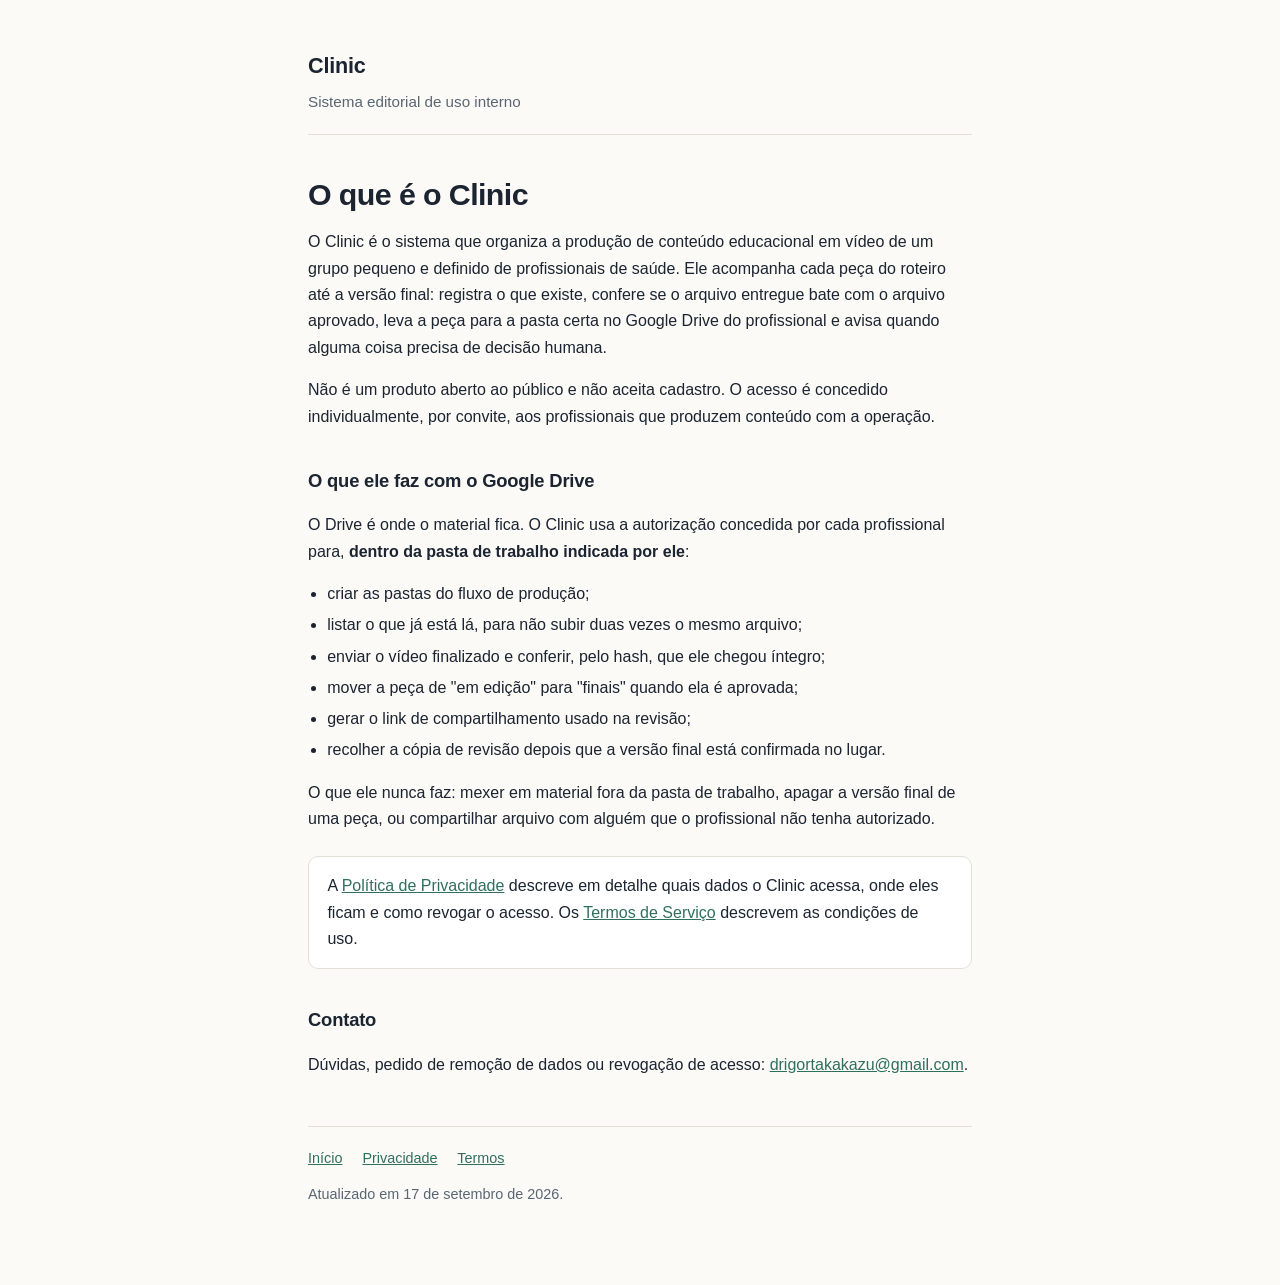
==== index.html @ 16dfbbc1 "O site publico que o OAuth do Clinic exige Pagina inicial, politica de privacidade e termos em clini" ====
<!doctype html>
<html lang="pt-BR">
<head>
<meta charset="utf-8">
<meta name="viewport" content="width=device-width, initial-scale=1">
<title>Clinic — sistema editorial</title>
<meta name="description" content="Clinic é o sistema interno de produção editorial que organiza, entrega e acompanha peças de vídeo dos profissionais que o utilizam.">
<link rel="stylesheet" href="/estilo.css">
<link rel="icon" href="data:image/svg+xml,<svg xmlns='http://www.w3.org/2000/svg' viewBox='0 0 16 16'><text y='13' font-size='13'>🩺</text></svg>">
</head>
<body>
<div class="folha">

<header class="topo">
  <p class="marca"><a href="/">Clinic</a></p>
  <p class="sub">Sistema editorial de uso interno</p>
</header>

<h1>O que é o Clinic</h1>

<p>O Clinic é o sistema que organiza a produção de conteúdo educacional em vídeo de um
grupo pequeno e definido de profissionais de saúde. Ele acompanha cada peça do roteiro
até a versão final: registra o que existe, confere se o arquivo entregue bate com o
arquivo aprovado, leva a peça para a pasta certa no Google Drive do profissional e avisa
quando alguma coisa precisa de decisão humana.</p>

<p>Não é um produto aberto ao público e não aceita cadastro. O acesso é concedido
individualmente, por convite, aos profissionais que produzem conteúdo com a operação.</p>

<h2>O que ele faz com o Google Drive</h2>

<p>O Drive é onde o material fica. O Clinic usa a autorização concedida por cada
profissional para, <strong>dentro da pasta de trabalho indicada por ele</strong>:</p>

<ul>
  <li>criar as pastas do fluxo de produção;</li>
  <li>listar o que já está lá, para não subir duas vezes o mesmo arquivo;</li>
  <li>enviar o vídeo finalizado e conferir, pelo hash, que ele chegou íntegro;</li>
  <li>mover a peça de "em edição" para "finais" quando ela é aprovada;</li>
  <li>gerar o link de compartilhamento usado na revisão;</li>
  <li>recolher a cópia de revisão depois que a versão final está confirmada no lugar.</li>
</ul>

<p>O que ele nunca faz: mexer em material fora da pasta de trabalho, apagar a versão final
de uma peça, ou compartilhar arquivo com alguém que o profissional não tenha autorizado.</p>

<div class="caixa">
  <p style="margin:0">A <a href="/privacidade.html">Política de Privacidade</a> descreve em
  detalhe quais dados o Clinic acessa, onde eles ficam e como revogar o acesso. Os
  <a href="/termos.html">Termos de Serviço</a> descrevem as condições de uso.</p>
</div>

<h2>Contato</h2>
<p>Dúvidas, pedido de remoção de dados ou revogação de acesso:
<a href="mailto:drigortakakazu@gmail.com">drigortakakazu@gmail.com</a>.</p>

<footer>
  <a href="/">Início</a>
  <a href="/privacidade.html">Privacidade</a>
  <a href="/termos.html">Termos</a>
  <p class="nota" style="margin-top:.75rem">Atualizado em 17 de setembro de 2026.</p>
</footer>

</div>
</body>
</html>
---- estilo.css ----
:root{
  --tinta:#1b2430; --tinta-fraca:#5a6672; --papel:#fbfaf7; --linha:#e3e0d8;
  --destaque:#2f6f5e;
}
*{box-sizing:border-box}
html{-webkit-text-size-adjust:100%}
body{
  margin:0; background:var(--papel); color:var(--tinta);
  font:16px/1.65 -apple-system,BlinkMacSystemFont,"Segoe UI",Roboto,Helvetica,Arial,sans-serif;
}
.folha{max-width:44rem; margin:0 auto; padding:3rem 1.25rem 4rem}
header.topo{border-bottom:1px solid var(--linha); margin-bottom:2.5rem; padding-bottom:1.25rem}
.marca{font-size:1.35rem; font-weight:600; letter-spacing:-.01em; margin:0}
.marca a{color:inherit; text-decoration:none}
.sub{color:var(--tinta-fraca); margin:.35rem 0 0; font-size:.95rem}
h1{font-size:1.9rem; line-height:1.25; letter-spacing:-.02em; margin:0 0 1rem}
h2{font-size:1.15rem; margin:2.25rem 0 .6rem; letter-spacing:-.01em}
h3{font-size:1rem; margin:1.5rem 0 .4rem}
p,li{color:var(--tinta)}
ul{padding-left:1.2rem}
li{margin:.3rem 0}
a{color:var(--destaque)}
.nota{color:var(--tinta-fraca); font-size:.9rem}
.caixa{border:1px solid var(--linha); border-radius:10px; padding:1rem 1.15rem; background:#fff; margin:1.5rem 0}
footer{border-top:1px solid var(--linha); margin-top:3rem; padding-top:1.25rem; font-size:.9rem; color:var(--tinta-fraca)}
footer a{margin-right:1rem}
@media (prefers-color-scheme:dark){
  :root{--tinta:#e8e6e1; --tinta-fraca:#9aa3ac; --papel:#14181d; --linha:#2b3239; --destaque:#6fc2ab}
  .caixa{background:#1a1f25}
}
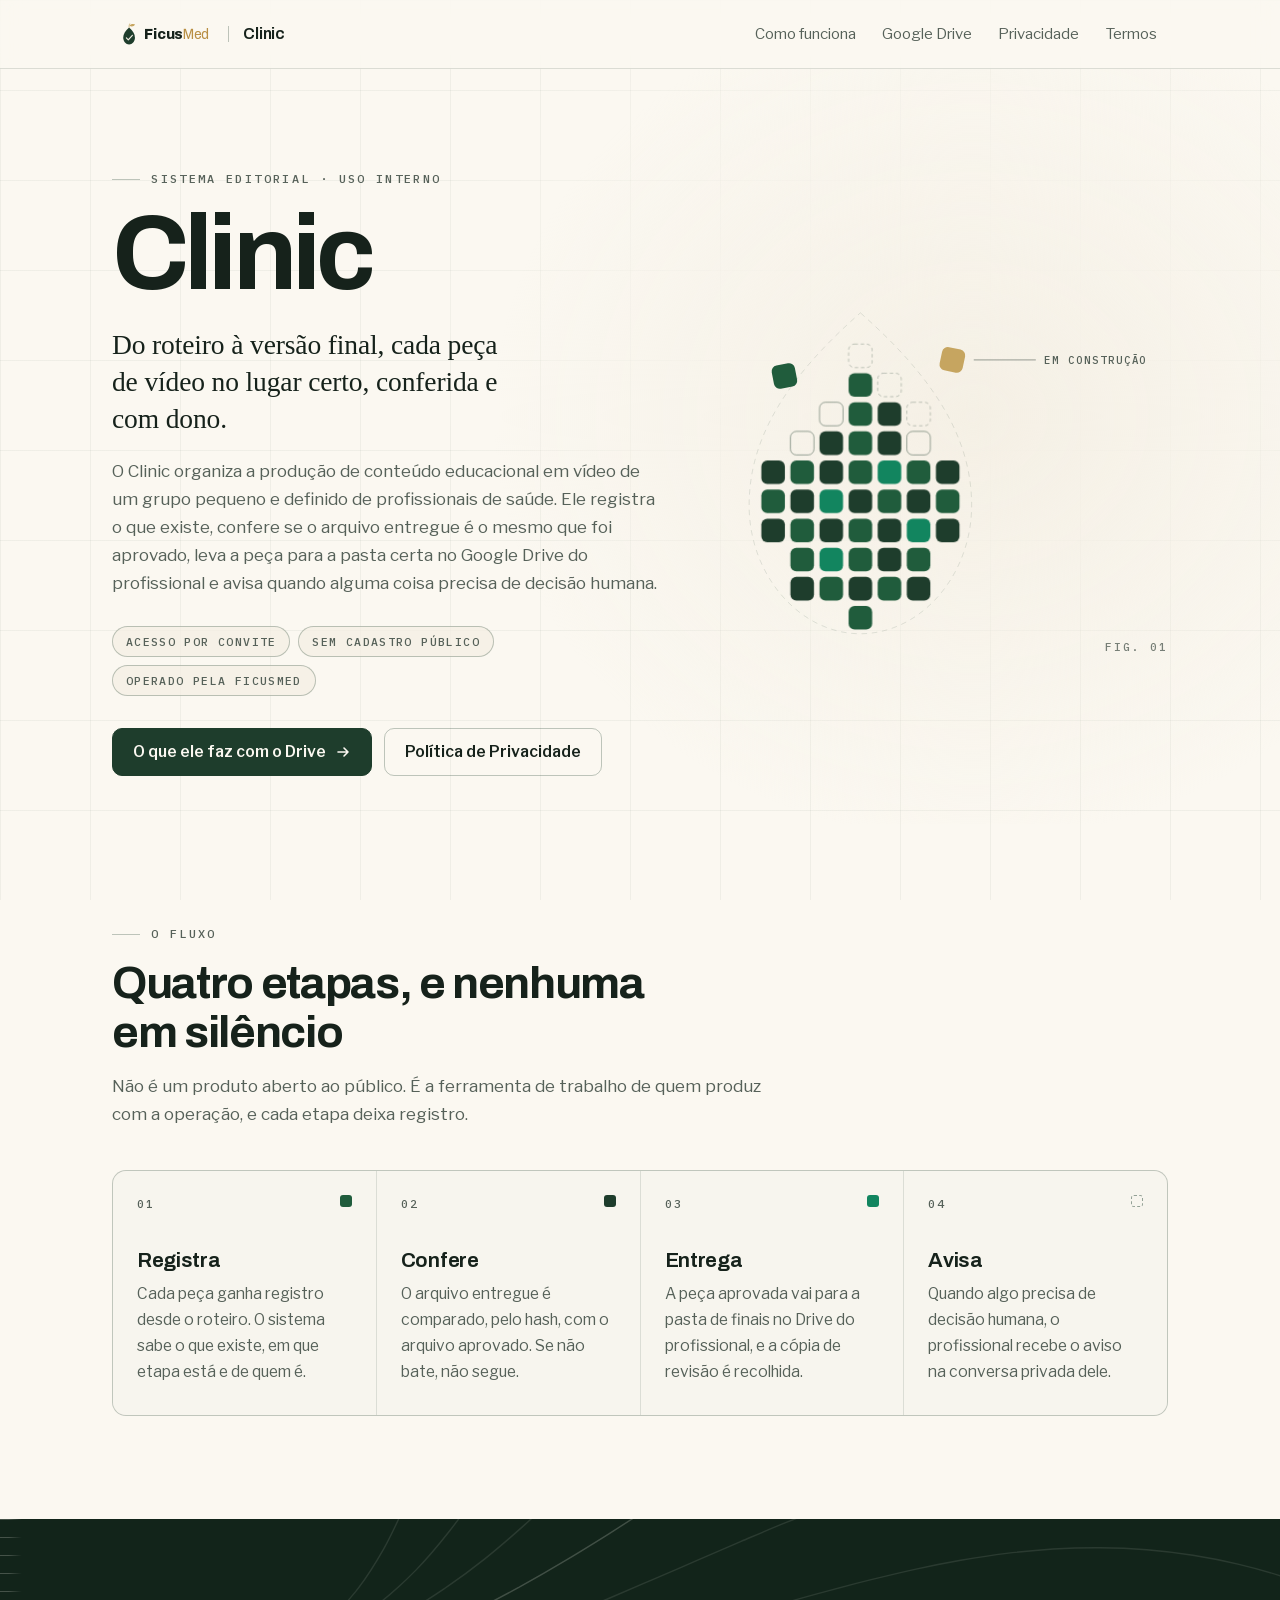
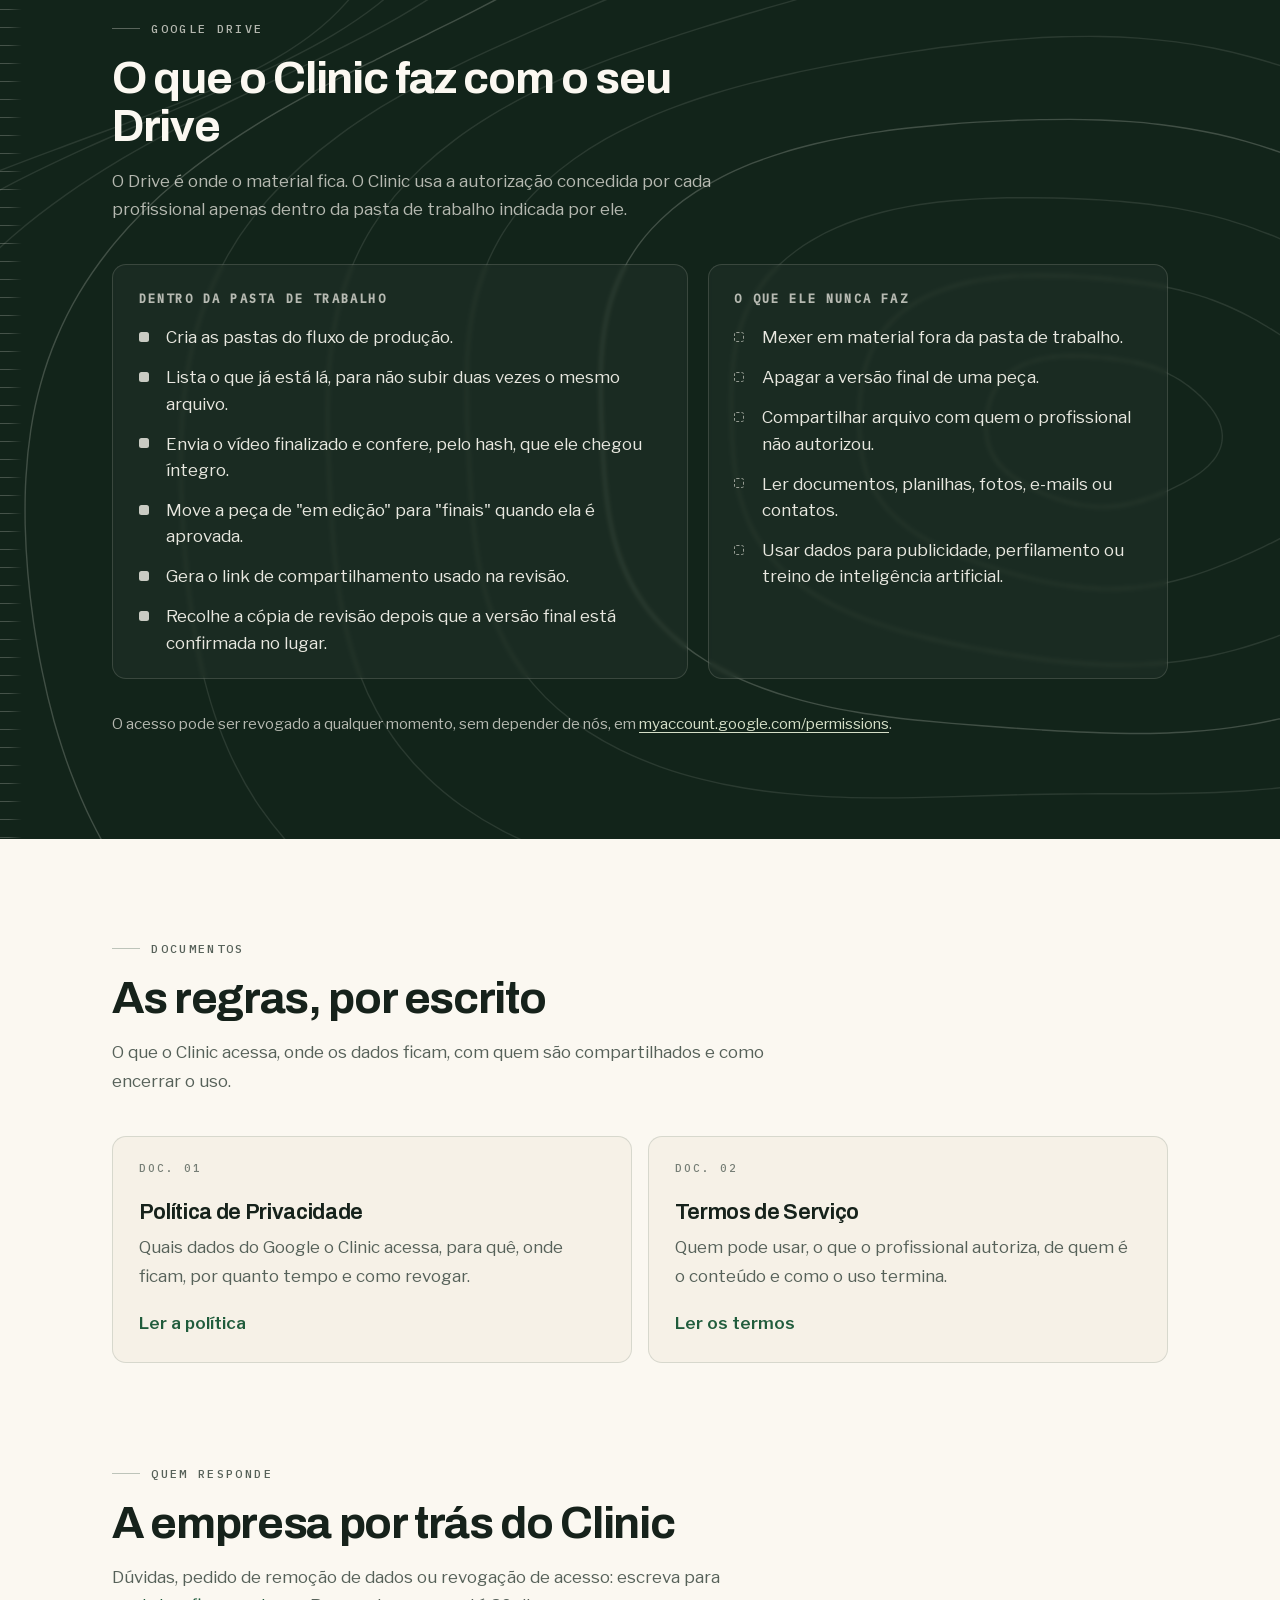
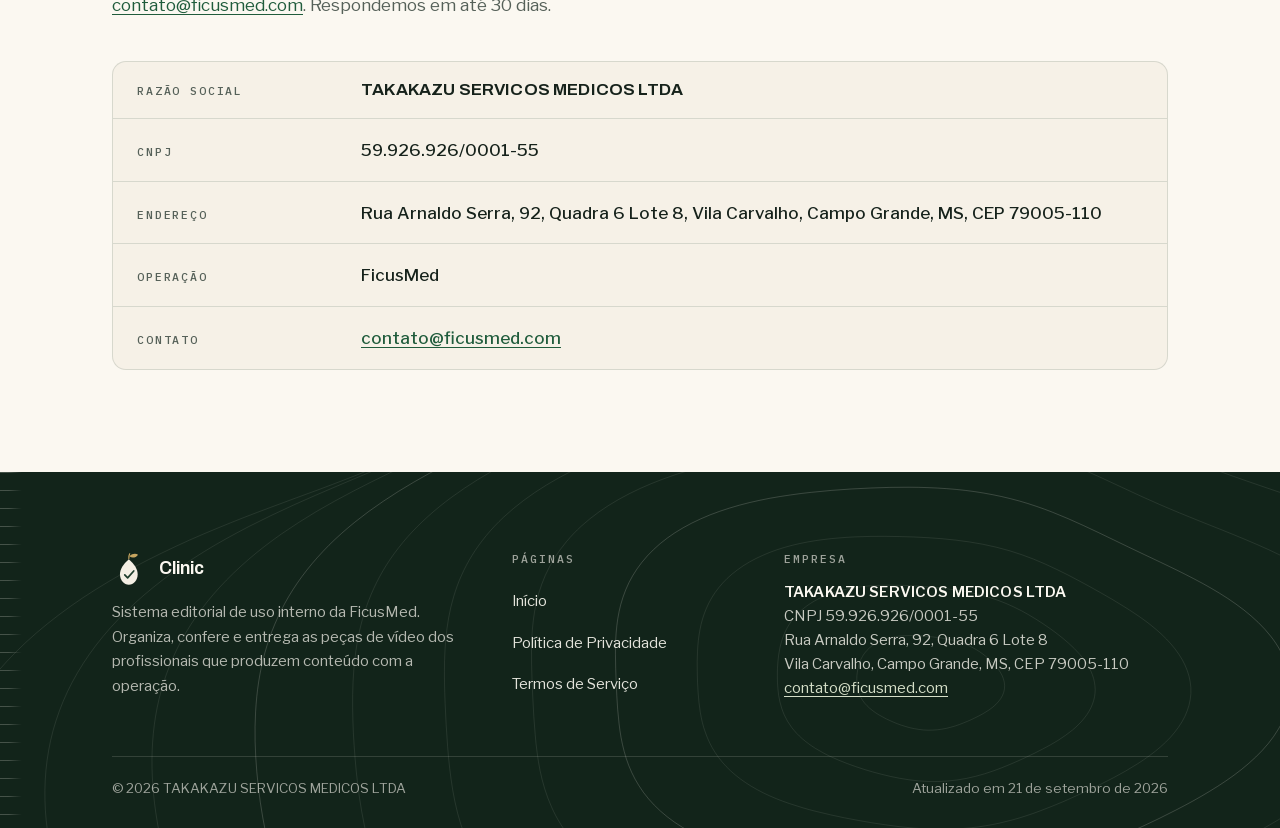
==== commit f00964f2: "O site do Clinic ganha o padrão FicusMed, e o contato passa a ser institucional contato@ficusmed.com" ====
--- a/index.html
+++ b/index.html
@@ -3,64 +3,203 @@
 <head>
 <meta charset="utf-8">
 <meta name="viewport" content="width=device-width, initial-scale=1">
-<title>Clinic — sistema editorial</title>
-<meta name="description" content="Clinic é o sistema interno de produção editorial que organiza, entrega e acompanha peças de vídeo dos profissionais que o utilizam.">
+<title>Clinic · sistema editorial da FicusMed</title>
+<meta name="description" content="Clinic é o sistema interno da FicusMed que organiza, confere e entrega as peças de vídeo educacional dos profissionais de saúde que produzem conteúdo com a operação.">
+<meta name="theme-color" content="#FBF8F1" media="(prefers-color-scheme: light)">
+<meta name="theme-color" content="#12241A" media="(prefers-color-scheme: dark)">
+<link rel="icon" href="/img/figo.svg" type="image/svg+xml">
+<link rel="preload" href="/fontes/archivo-var.woff2" as="font" type="font/woff2" crossorigin>
+<link rel="preload" href="/fontes/libre-franklin-var.woff2" as="font" type="font/woff2" crossorigin>
 <link rel="stylesheet" href="/estilo.css">
-<link rel="icon" href="data:image/svg+xml,<svg xmlns='http://www.w3.org/2000/svg' viewBox='0 0 16 16'><text y='13' font-size='13'>🩺</text></svg>">
 </head>
 <body>
-<div class="folha">
-
+<a class="pula" href="#conteudo">Ir para o conteúdo</a>
 <header class="topo">
-  <p class="marca"><a href="/">Clinic</a></p>
-  <p class="sub">Sistema editorial de uso interno</p>
+  <div class="dentro">
+    <a class="lockup" href="/" aria-label="Clinic, sistema editorial da FicusMed. Página inicial">
+      <picture>
+        <source srcset="/img/ficusmed-horizontal-dark.svg" media="(prefers-color-scheme: dark)">
+        <img src="/img/ficusmed-horizontal-light.svg" alt="FicusMed" width="103" height="30">
+      </picture>
+      <span class="produto">Clinic</span>
+    </a>
+    <nav class="menu" aria-label="Principal">
+      <a class="ancora" href="/#como-funciona">Como funciona</a>
+      <a class="ancora" href="/#google-drive">Google Drive</a>
+      <a href="/privacidade.html">Privacidade</a>
+      <a href="/termos.html">Termos</a>
+    </nav>
+  </div>
 </header>
 
-<h1>O que é o Clinic</h1>
-
-<p>O Clinic é o sistema que organiza a produção de conteúdo educacional em vídeo de um
-grupo pequeno e definido de profissionais de saúde. Ele acompanha cada peça do roteiro
-até a versão final: registra o que existe, confere se o arquivo entregue bate com o
-arquivo aprovado, leva a peça para a pasta certa no Google Drive do profissional e avisa
-quando alguma coisa precisa de decisão humana.</p>
-
-<p>Não é um produto aberto ao público e não aceita cadastro. O acesso é concedido
-individualmente, por convite, aos profissionais que produzem conteúdo com a operação.</p>
-
-<h2>O que ele faz com o Google Drive</h2>
-
-<p>O Drive é onde o material fica. O Clinic usa a autorização concedida por cada
-profissional para, <strong>dentro da pasta de trabalho indicada por ele</strong>:</p>
-
-<ul>
-  <li>criar as pastas do fluxo de produção;</li>
-  <li>listar o que já está lá, para não subir duas vezes o mesmo arquivo;</li>
-  <li>enviar o vídeo finalizado e conferir, pelo hash, que ele chegou íntegro;</li>
-  <li>mover a peça de "em edição" para "finais" quando ela é aprovada;</li>
-  <li>gerar o link de compartilhamento usado na revisão;</li>
-  <li>recolher a cópia de revisão depois que a versão final está confirmada no lugar.</li>
-</ul>
-
-<p>O que ele nunca faz: mexer em material fora da pasta de trabalho, apagar a versão final
-de uma peça, ou compartilhar arquivo com alguém que o profissional não tenha autorizado.</p>
-
-<div class="caixa">
-  <p style="margin:0">A <a href="/privacidade.html">Política de Privacidade</a> descreve em
-  detalhe quais dados o Clinic acessa, onde eles ficam e como revogar o acesso. Os
-  <a href="/termos.html">Termos de Serviço</a> descrevem as condições de uso.</p>
-</div>
-
-<h2>Contato</h2>
-<p>Dúvidas, pedido de remoção de dados ou revogação de acesso:
-<a href="mailto:drigortakakazu@gmail.com">drigortakakazu@gmail.com</a>.</p>
-
-<footer>
-  <a href="/">Início</a>
-  <a href="/privacidade.html">Privacidade</a>
-  <a href="/termos.html">Termos</a>
-  <p class="nota" style="margin-top:.75rem">Atualizado em 17 de setembro de 2026.</p>
+<main id="conteudo">
+
+<section class="abertura">
+  <div class="dentro">
+    <div>
+      <p class="kicker reveal">Sistema editorial · uso interno</p>
+      <h1 class="reveal r2">Clinic</h1>
+      <p class="lede reveal r3">Do roteiro à versão final, cada peça de vídeo no lugar certo,
+      conferida e com dono.</p>
+      <p class="texto reveal r4">O Clinic organiza a produção de conteúdo educacional em vídeo
+      de um grupo pequeno e definido de profissionais de saúde. Ele registra o que existe,
+      confere se o arquivo entregue é o mesmo que foi aprovado, leva a peça para a pasta
+      certa no Google Drive do profissional e avisa quando alguma coisa precisa de decisão
+      humana.</p>
+      <ul class="selos reveal r4" aria-label="Como é o acesso">
+        <li>Acesso por convite</li>
+        <li>Sem cadastro público</li>
+        <li>Operado pela FicusMed</li>
+      </ul>
+      <div class="acoes reveal r5">
+        <a class="botao" href="#google-drive">O que ele faz com o Drive <svg viewBox="0 0 16 16" aria-hidden="true" focusable="false" fill="none" stroke="currentColor" stroke-width="1.6" stroke-linecap="round" stroke-linejoin="round"><path d="M3 8h10M9 4l4 4-4 4"/></svg></a>
+        <a class="botao contorno" href="/privacidade.html">Política de Privacidade</a>
+      </div>
+    </div>
+    <div class="palco" aria-hidden="false">
+      <svg class="figo-construcao" viewBox="40 30 204 162" role="img" aria-label="O figo da FicusMed em construção, bloco a bloco"><path class="guia" d="M100,36 C134,66 152,94 152,126 C152,159 128,186 100,186 C72,186 48,159 48,126 C48,94 66,66 100,36 Z"/><rect class="cel c2" x="94.5" y="173" width="11" height="11" rx="2.75" style="--d:0.120s"/><rect class="cel c1" x="67.3" y="159.4" width="11" height="11" rx="2.75" style="--d:0.195s"/><rect class="cel c2" x="80.9" y="159.4" width="11" height="11" rx="2.75" style="--d:0.213s"/><rect class="cel c1" x="94.5" y="159.4" width="11" height="11" rx="2.75" style="--d:0.231s"/><rect class="cel c2" x="108.1" y="159.4" width="11" height="11" rx="2.75" style="--d:0.249s"/><rect class="cel c1" x="121.7" y="159.4" width="11" height="11" rx="2.75" style="--d:0.267s"/><rect class="cel c2" x="67.3" y="145.8" width="11" height="11" rx="2.75" style="--d:0.270s"/><rect class="cel c3" x="80.9" y="145.8" width="11" height="11" rx="2.75" style="--d:0.288s"/><rect class="cel c2" x="94.5" y="145.8" width="11" height="11" rx="2.75" style="--d:0.306s"/><rect class="cel c1" x="108.1" y="145.8" width="11" height="11" rx="2.75" style="--d:0.324s"/><rect class="cel c2" x="121.7" y="145.8" width="11" height="11" rx="2.75" style="--d:0.342s"/><rect class="cel c1" x="53.7" y="132.2" width="11" height="11" rx="2.75" style="--d:0.345s"/><rect class="cel c2" x="67.3" y="132.2" width="11" height="11" rx="2.75" style="--d:0.363s"/><rect class="cel c1" x="80.9" y="132.2" width="11" height="11" rx="2.75" style="--d:0.381s"/><rect class="cel c2" x="94.5" y="132.2" width="11" height="11" rx="2.75" style="--d:0.399s"/><rect class="cel c1" x="108.1" y="132.2" width="11" height="11" rx="2.75" style="--d:0.417s"/><rect class="cel c3" x="121.7" y="132.2" width="11" height="11" rx="2.75" style="--d:0.435s"/><rect class="cel c1" x="135.3" y="132.2" width="11" height="11" rx="2.75" style="--d:0.453s"/><rect class="cel c2" x="53.7" y="118.6" width="11" height="11" rx="2.75" style="--d:0.420s"/><rect class="cel c1" x="67.3" y="118.6" width="11" height="11" rx="2.75" style="--d:0.438s"/><rect class="cel c3" x="80.9" y="118.6" width="11" height="11" rx="2.75" style="--d:0.456s"/><rect class="cel c1" x="94.5" y="118.6" width="11" height="11" rx="2.75" style="--d:0.474s"/><rect class="cel c2" x="108.1" y="118.6" width="11" height="11" rx="2.75" style="--d:0.492s"/><rect class="cel c1" x="121.7" y="118.6" width="11" height="11" rx="2.75" style="--d:0.510s"/><rect class="cel c2" x="135.3" y="118.6" width="11" height="11" rx="2.75" style="--d:0.528s"/><rect class="cel c1" x="53.7" y="105" width="11" height="11" rx="2.75" style="--d:0.495s"/><rect class="cel c2" x="67.3" y="105" width="11" height="11" rx="2.75" style="--d:0.513s"/><rect class="cel c1" x="80.9" y="105" width="11" height="11" rx="2.75" style="--d:0.531s"/><rect class="cel c2" x="94.5" y="105" width="11" height="11" rx="2.75" style="--d:0.549s"/><rect class="cel c3" x="108.1" y="105" width="11" height="11" rx="2.75" style="--d:0.567s"/><rect class="cel c2" x="121.7" y="105" width="11" height="11" rx="2.75" style="--d:0.585s"/><rect class="cel c1" x="135.3" y="105" width="11" height="11" rx="2.75" style="--d:0.603s"/><rect class="vaga" x="67.3" y="91.4" width="11" height="11" rx="2.75" style="--d:0.570s"/><rect class="cel c1" x="80.9" y="91.4" width="11" height="11" rx="2.75" style="--d:0.588s"/><rect class="cel c2" x="94.5" y="91.4" width="11" height="11" rx="2.75" style="--d:0.606s"/><rect class="cel c1" x="108.1" y="91.4" width="11" height="11" rx="2.75" style="--d:0.624s"/><rect class="vaga" x="121.7" y="91.4" width="11" height="11" rx="2.75" style="--d:0.642s"/><rect class="vaga" x="80.9" y="77.8" width="11" height="11" rx="2.75" style="--d:0.645s"/><rect class="cel c2" x="94.5" y="77.8" width="11" height="11" rx="2.75" style="--d:0.663s"/><rect class="cel c1" x="108.1" y="77.8" width="11" height="11" rx="2.75" style="--d:0.681s"/><rect class="vaga futura" x="121.7" y="77.8" width="11" height="11" rx="2.75" style="--d:0.699s"/><rect class="cel c2" x="94.5" y="64.2" width="11" height="11" rx="2.75" style="--d:0.720s"/><rect class="vaga futura" x="108.1" y="64.2" width="11" height="11" rx="2.75" style="--d:0.738s"/><rect class="vaga futura" x="94.5" y="50.6" width="11" height="11" rx="2.75" style="--d:0.795s"/><rect class="solto verde" x="59" y="60" width="11" height="11" rx="2.75"/><rect class="solto ouro" x="137.5" y="52.5" width="11" height="11" rx="2.75"/><path class="lider" d="M153 58 H182"/><text class="anotacao" x="186" y="59.8">EM CONSTRUÇÃO</text></svg>
+      <span class="fig" aria-hidden="true">FIG. 01</span>
+    </div>
+  </div>
+</section>
+
+<section class="secao" id="como-funciona" aria-labelledby="t-como">
+  <div class="dentro">
+    <p class="kicker">O fluxo</p>
+    <h2 id="t-como">Quatro etapas, e nenhuma em silêncio</h2>
+    <p class="intro">Não é um produto aberto ao público. É a ferramenta de trabalho de quem
+    produz com a operação, e cada etapa deixa registro.</p>
+    <ol class="etapas">
+      <li><span class="modulo" aria-hidden="true"></span><span class="num">01</span>
+        <h3>Registra</h3>
+        <p>Cada peça ganha registro desde o roteiro. O sistema sabe o que existe, em que etapa
+        está e de quem é.</p></li>
+      <li><span class="modulo" aria-hidden="true"></span><span class="num">02</span>
+        <h3>Confere</h3>
+        <p>O arquivo entregue é comparado, pelo hash, com o arquivo aprovado. Se não bate,
+        não segue.</p></li>
+      <li><span class="modulo" aria-hidden="true"></span><span class="num">03</span>
+        <h3>Entrega</h3>
+        <p>A peça aprovada vai para a pasta de finais no Drive do profissional, e a cópia de
+        revisão é recolhida.</p></li>
+      <li><span class="modulo" aria-hidden="true"></span><span class="num">04</span>
+        <h3>Avisa</h3>
+        <p>Quando algo precisa de decisão humana, o profissional recebe o aviso na conversa
+        privada dele.</p></li>
+    </ol>
+  </div>
+</section>
+
+<section class="secao faixa" id="google-drive" aria-labelledby="t-drive">
+  <div class="dentro">
+    <p class="kicker">Google Drive</p>
+    <h2 id="t-drive">O que o Clinic faz com o seu Drive</h2>
+    <p class="intro">O Drive é onde o material fica. O Clinic usa a autorização concedida por
+    cada profissional apenas dentro da pasta de trabalho indicada por ele.</p>
+    <div class="colunas">
+      <div class="cartao-escuro">
+        <h3>Dentro da pasta de trabalho</h3>
+        <ul class="lista">
+          <li>Cria as pastas do fluxo de produção.</li>
+          <li>Lista o que já está lá, para não subir duas vezes o mesmo arquivo.</li>
+          <li>Envia o vídeo finalizado e confere, pelo hash, que ele chegou íntegro.</li>
+          <li>Move a peça de "em edição" para "finais" quando ela é aprovada.</li>
+          <li>Gera o link de compartilhamento usado na revisão.</li>
+          <li>Recolhe a cópia de revisão depois que a versão final está confirmada no lugar.</li>
+        </ul>
+      </div>
+      <div class="cartao-escuro">
+        <h3>O que ele nunca faz</h3>
+        <ul class="lista nao">
+          <li>Mexer em material fora da pasta de trabalho.</li>
+          <li>Apagar a versão final de uma peça.</li>
+          <li>Compartilhar arquivo com quem o profissional não autorizou.</li>
+          <li>Ler documentos, planilhas, fotos, e-mails ou contatos.</li>
+          <li>Usar dados para publicidade, perfilamento ou treino de inteligência artificial.</li>
+        </ul>
+      </div>
+    </div>
+    <p class="nota">O acesso pode ser revogado a qualquer momento, sem depender de nós, em
+    <a href="https://myaccount.google.com/permissions">myaccount.google.com/permissions</a>.</p>
+  </div>
+</section>
+
+<section class="secao" id="documentos" aria-labelledby="t-docs">
+  <div class="dentro">
+    <p class="kicker">Documentos</p>
+    <h2 id="t-docs">As regras, por escrito</h2>
+    <p class="intro">O que o Clinic acessa, onde os dados ficam, com quem são compartilhados e
+    como encerrar o uso.</p>
+    <div class="docs">
+      <a class="doc" href="/privacidade.html">
+        <span class="fig">DOC. 01</span>
+        <h3>Política de Privacidade</h3>
+        <p>Quais dados do Google o Clinic acessa, para quê, onde ficam, por quanto tempo e
+        como revogar.</p>
+        <span class="ir">Ler a política</span>
+      </a>
+      <a class="doc" href="/termos.html">
+        <span class="fig">DOC. 02</span>
+        <h3>Termos de Serviço</h3>
+        <p>Quem pode usar, o que o profissional autoriza, de quem é o conteúdo e como o uso
+        termina.</p>
+        <span class="ir">Ler os termos</span>
+      </a>
+    </div>
+  </div>
+</section>
+
+<section class="secao" id="contato" aria-labelledby="t-contato">
+  <div class="dentro">
+    <p class="kicker">Quem responde</p>
+    <h2 id="t-contato">A empresa por trás do Clinic</h2>
+    <p class="intro">Dúvidas, pedido de remoção de dados ou revogação de acesso: escreva para
+    <a href="mailto:contato@ficusmed.com">contato@ficusmed.com</a>. Respondemos em até 30 dias.</p>
+    <div class="empresa">
+      <dl>
+        <div class="linha"><dt>Razão social</dt><dd class="razao">TAKAKAZU SERVICOS MEDICOS LTDA</dd></div>
+        <div class="linha"><dt>CNPJ</dt><dd>59.926.926/0001-55</dd></div>
+        <div class="linha"><dt>Endereço</dt><dd>Rua Arnaldo Serra, 92, Quadra 6 Lote 8, Vila Carvalho, Campo Grande, MS, CEP 79005-110</dd></div>
+        <div class="linha"><dt>Operação</dt><dd>FicusMed</dd></div>
+        <div class="linha"><dt>Contato</dt><dd><a href="mailto:contato@ficusmed.com">contato@ficusmed.com</a></dd></div>
+      </dl>
+    </div>
+  </div>
+</section>
+
+</main>
+<footer class="rodape faixa">
+  <div class="dentro">
+    <div class="grade">
+      <div>
+        <div class="marca-rodape"><img src="/img/figo-escuro.svg" alt="" width="34" height="34"><span>Clinic</span></div>
+        <p>Sistema editorial de uso interno da FicusMed. Organiza, confere e entrega as peças
+        de vídeo dos profissionais que produzem conteúdo com a operação.</p>
+      </div>
+      <nav aria-labelledby="rodape-paginas">
+        <h2 id="rodape-paginas">Páginas</h2>
+        <ul>
+          <li><a href="/">Início</a></li>
+          <li><a href="/privacidade.html">Política de Privacidade</a></li>
+          <li><a href="/termos.html">Termos de Serviço</a></li>
+        </ul>
+      </nav>
+      <div>
+        <h2>Empresa</h2>
+        <address>
+          <strong>TAKAKAZU SERVICOS MEDICOS LTDA</strong>
+          CNPJ 59.926.926/0001-55<br>
+          Rua Arnaldo Serra, 92, Quadra 6 Lote 8<br>
+          Vila Carvalho, Campo Grande, MS, CEP 79005-110<br>
+          <a href="mailto:contato@ficusmed.com">contato@ficusmed.com</a>
+        </address>
+      </div>
+    </div>
+    <div class="base">
+      <span>© 2026 TAKAKAZU SERVICOS MEDICOS LTDA</span>
+      <span>Atualizado em 21 de setembro de 2026</span>
+    </div>
+  </div>
 </footer>
-
-</div>
 </body>
 </html>
--- a/estilo.css
+++ b/estilo.css
@@ -1,30 +1,298 @@
+/* clinic.ficusmed.com
+   A régua é o guia de design da FicusMed (marca/design-guide.md): paleta oficial,
+   Archivo nos títulos, Libre Franklin no corpo, Newsreader na abertura, IBM Plex Mono
+   nas microetiquetas. O ouro entra num ponto só: o módulo que chega no figo. */
+
+@font-face{font-family:"Archivo";src:url(/fontes/archivo-var.woff2) format("woff2");
+  font-weight:100 900;font-display:swap}
+@font-face{font-family:"Libre Franklin";src:url(/fontes/libre-franklin-var.woff2) format("woff2");
+  font-weight:100 900;font-display:swap}
+@font-face{font-family:"Newsreader";src:url(/fontes/newsreader-var.woff2) format("woff2");
+  font-weight:200 800;font-display:swap}
+@font-face{font-family:"IBM Plex Mono";src:url(/fontes/ibm-plex-mono-500.woff2) format("woff2");
+  font-weight:500;font-display:swap}
+
 :root{
-  --tinta:#1b2430; --tinta-fraca:#5a6672; --papel:#fbfaf7; --linha:#e3e0d8;
-  --destaque:#2f6f5e;
-}
-*{box-sizing:border-box}
-html{-webkit-text-size-adjust:100%}
+  /* paleta oficial */
+  --marfim-claro:#FBF8F1; --marfim:#F4EFE4; --salvia:#D5DFC8;
+  --figueira:#12241A; --esmeralda-profundo:#0D4A36; --verde-profundo:#1E3D2C;
+  --verde-folha:#205C3C; --esmeralda:#12855F; --ouro:#C6A560; --grafite:#16221B;
+
+  /* papéis */
+  --bg:var(--marfim-claro);
+  --ink:var(--grafite);
+  --soft:#566159;                         /* 6,09:1 sobre marfim */
+  --surface:rgba(244,239,228,.72);
+  --surface-forte:var(--marfim);
+  --line:rgba(30,61,44,.14);
+  --line-forte:rgba(30,61,44,.28);
+  --grid:rgba(30,61,44,.05);
+  --glow:rgba(244,239,228,.95);
+  --glow-fim:rgba(244,239,228,0);
+  --link:var(--verde-folha);              /* 7,45:1 */
+  --btn-bg:var(--verde-profundo); --btn-fg:var(--marfim-claro);
+  --faixa:var(--figueira);
+  --c1:var(--verde-profundo); --c2:var(--verde-folha); --c3:var(--esmeralda);
+  --vaga:rgba(30,61,44,.46); --vaga-futura:rgba(30,61,44,.35); --guia:rgba(30,61,44,.16);
+
+  --titulo:"Archivo",system-ui,sans-serif;
+  --corpo:"Libre Franklin",system-ui,sans-serif;
+  --serif:"Newsreader",Georgia,serif;
+  --mono:"IBM Plex Mono",ui-monospace,monospace;
+
+  --largura:1120px; --gutter:clamp(16px,4vw,32px); --raio:10px;
+  color-scheme:light;
+}
+
+@media (prefers-color-scheme:dark){
+  :root{
+    --bg:var(--figueira);
+    --ink:rgba(251,248,241,.92);
+    --soft:rgba(251,248,241,.70);
+    --surface:rgba(251,248,241,.045);
+    --surface-forte:rgba(251,248,241,.07);
+    --line:rgba(251,248,241,.14);
+    --line-forte:rgba(251,248,241,.28);
+    --grid:rgba(251,248,241,.035);
+    --glow:rgba(13,74,54,.62);
+    --glow-fim:rgba(13,74,54,0);
+    --link:var(--salvia);
+    --btn-bg:var(--marfim-claro); --btn-fg:var(--figueira);
+    --faixa:var(--esmeralda-profundo);
+    /* marfim em quatro luzes, o centro mais aceso */
+    --c1:rgba(251,248,241,.85); --c2:rgba(251,248,241,.70); --c3:rgba(251,248,241,.92);
+    --vaga:rgba(251,248,241,.5); --vaga-futura:rgba(251,248,241,.38); --guia:rgba(251,248,241,.2);
+    color-scheme:dark;
+  }
+}
+
+*,*::before,*::after{box-sizing:border-box}
+html{-webkit-text-size-adjust:100%;scroll-behavior:smooth;scroll-padding-top:88px}
 body{
-  margin:0; background:var(--papel); color:var(--tinta);
-  font:16px/1.65 -apple-system,BlinkMacSystemFont,"Segoe UI",Roboto,Helvetica,Arial,sans-serif;
-}
-.folha{max-width:44rem; margin:0 auto; padding:3rem 1.25rem 4rem}
-header.topo{border-bottom:1px solid var(--linha); margin-bottom:2.5rem; padding-bottom:1.25rem}
-.marca{font-size:1.35rem; font-weight:600; letter-spacing:-.01em; margin:0}
-.marca a{color:inherit; text-decoration:none}
-.sub{color:var(--tinta-fraca); margin:.35rem 0 0; font-size:.95rem}
-h1{font-size:1.9rem; line-height:1.25; letter-spacing:-.02em; margin:0 0 1rem}
-h2{font-size:1.15rem; margin:2.25rem 0 .6rem; letter-spacing:-.01em}
-h3{font-size:1rem; margin:1.5rem 0 .4rem}
-p,li{color:var(--tinta)}
-ul{padding-left:1.2rem}
-li{margin:.3rem 0}
-a{color:var(--destaque)}
-.nota{color:var(--tinta-fraca); font-size:.9rem}
-.caixa{border:1px solid var(--linha); border-radius:10px; padding:1rem 1.15rem; background:#fff; margin:1.5rem 0}
-footer{border-top:1px solid var(--linha); margin-top:3rem; padding-top:1.25rem; font-size:.9rem; color:var(--tinta-fraca)}
-footer a{margin-right:1rem}
-@media (prefers-color-scheme:dark){
-  :root{--tinta:#e8e6e1; --tinta-fraca:#9aa3ac; --papel:#14181d; --linha:#2b3239; --destaque:#6fc2ab}
-  .caixa{background:#1a1f25}
-}
+  margin:0;min-height:100vh;display:flex;flex-direction:column;
+  background-color:var(--bg);
+  color:var(--ink);font:400 17px/1.65 var(--corpo);
+  -webkit-font-smoothing:antialiased;text-rendering:optimizeLegibility;
+}
+/* Grade-guia de 90px, com máscara radial: some na clareira do figo e volta nas bordas.
+   O preto da máscara não é cor; em mask-image só o canal alfa conta. */
+body::before{
+  content:"";position:fixed;inset:0;z-index:-1;pointer-events:none;
+  background-image:linear-gradient(var(--grid) 1px,transparent 1px),
+    linear-gradient(90deg,var(--grid) 1px,transparent 1px);
+  background-size:90px 90px;
+  -webkit-mask-image:radial-gradient(46% 44% at 72% 34%,transparent 0%,rgba(0,0,0,.55) 58%,#000 88%);
+  mask-image:radial-gradient(46% 44% at 72% 34%,transparent 0%,rgba(0,0,0,.55) 58%,#000 88%);
+}
+@media (max-width:899px){
+  body::before{
+    -webkit-mask-image:radial-gradient(60% 26% at 50% 30%,transparent 0%,rgba(0,0,0,.55) 58%,#000 88%);
+    mask-image:radial-gradient(60% 26% at 50% 30%,transparent 0%,rgba(0,0,0,.55) 58%,#000 88%)}
+}
+
+a{color:var(--link);text-underline-offset:.18em;text-decoration-thickness:1px}
+a:hover{text-decoration-thickness:2px}
+:focus-visible{outline:2px solid var(--link);outline-offset:3px;border-radius:4px}
+img,svg{display:block;max-width:100%}
+strong{font-weight:600}
+code{font:500 .86em/1.4 var(--mono);background:var(--surface-forte);border:1px solid var(--line);
+  border-radius:6px;padding:.08em .38em;word-break:break-word}
+
+.pula{position:absolute;left:-999px;top:.5rem;z-index:50;background:var(--bg);color:var(--ink);
+  padding:.6rem .9rem;border-radius:8px;border:1px solid var(--line-forte)}
+.pula:focus{left:var(--gutter)}
+.dentro{width:100%;max-width:var(--largura);margin:0 auto;padding:0 var(--gutter)}
+
+/* ---------- cabeçalho ---------- */
+.topo{position:sticky;top:0;z-index:20;border-bottom:1px solid var(--line);
+  background:color-mix(in srgb,var(--bg) 82%,transparent);
+  -webkit-backdrop-filter:saturate(1.2) blur(12px);backdrop-filter:saturate(1.2) blur(12px)}
+.topo .dentro{display:flex;align-items:center;justify-content:space-between;gap:1rem;min-height:68px}
+.lockup{display:flex;align-items:center;gap:.85rem;text-decoration:none;color:var(--ink)}
+.lockup img{height:30px;width:auto}
+.lockup .produto{font:600 1.02rem/1 var(--titulo);letter-spacing:-.01em;padding-left:.85rem;
+  border-left:1px solid var(--line-forte)}
+.menu{display:flex;gap:.25rem;align-items:center}
+.menu a{color:var(--soft);text-decoration:none;font-size:.94rem;padding:.55rem .7rem;border-radius:8px;
+  min-height:44px;display:inline-flex;align-items:center}
+.menu a:hover,.menu a[aria-current=page]{color:var(--ink);background:var(--surface)}
+.menu .ancora{display:none}
+@media (min-width:900px){.menu .ancora{display:inline-flex}}
+@media (max-width:480px){
+  .topo .dentro{gap:.5rem}
+  .lockup{gap:.6rem}.lockup img{height:28px}
+  .lockup .produto{font-size:.98rem;padding-left:.6rem}
+  .menu a{font-size:.88rem;padding:.5rem .45rem}
+  .kicker{letter-spacing:.14em}
+}
+
+/* ---------- microetiquetas ---------- */
+.kicker{font:500 .74rem/1.3 var(--mono);letter-spacing:.2em;text-transform:uppercase;color:var(--soft);
+  margin:0 0 1.1rem;display:flex;align-items:center;gap:.7rem}
+.kicker::before{content:"";width:28px;height:1px;background:var(--line-forte)}
+.fig{font:500 .7rem/1 var(--mono);letter-spacing:.18em;color:var(--soft);opacity:.8}
+
+/* ---------- abertura ---------- */
+.abertura{position:relative;padding:clamp(40px,8vw,104px) 0 clamp(24px,4vw,48px)}
+/* O brilho mora na abertura, e não no body: preso ao body ele se media pela altura da
+   página inteira e caía atrás da seção seguinte, longe do figo. */
+.abertura,.cabeca-doc{isolation:isolate}
+.abertura::after,.cabeca-doc::after{content:"";position:absolute;inset:0;z-index:-1;pointer-events:none;
+  background:radial-gradient(52% 78% at 76% 46%,var(--glow) 0%,var(--glow-fim) 72%)}
+@media (max-width:899px){.abertura::after{background:radial-gradient(90% 34% at 50% 78%,var(--glow) 0%,var(--glow-fim) 72%)}}
+.abertura .dentro{display:grid;gap:clamp(28px,5vw,64px);align-items:center}
+@media (min-width:900px){.abertura .dentro{grid-template-columns:1.12fr .88fr}}
+.abertura h1{font:700 clamp(3.4rem,11vw,6.6rem)/.95 var(--titulo);letter-spacing:-.045em;margin:0 0 1.4rem}
+.abertura .lede{font:400 clamp(1.3rem,2.6vw,1.72rem)/1.34 var(--serif);font-variation-settings:"opsz" 36;
+  letter-spacing:-.005em;margin:0 0 1.2rem;max-width:30ch;color:var(--ink)}
+.abertura .texto{color:var(--soft);max-width:58ch;margin:0 0 1.8rem}
+.selos{list-style:none;padding:0;margin:0 0 2rem;display:flex;flex-wrap:wrap;gap:.5rem}
+.selos li{font:500 .72rem/1 var(--mono);letter-spacing:.12em;text-transform:uppercase;color:var(--soft);
+  border:1px solid var(--line-forte);border-radius:999px;padding:.55rem .8rem;background:var(--surface)}
+.acoes{display:flex;flex-wrap:wrap;gap:.75rem}
+.botao{display:inline-flex;align-items:center;gap:.55rem;min-height:48px;padding:0 1.25rem;border-radius:var(--raio);
+  font:600 .98rem/1 var(--corpo);text-decoration:none;border:1px solid var(--btn-bg);
+  background:var(--btn-bg);color:var(--btn-fg);transition:transform .18s ease,box-shadow .18s ease}
+.botao:hover{transform:translateY(-1px);box-shadow:0 8px 24px -12px rgba(18,36,26,.45)}
+.botao.contorno{background:transparent;color:var(--ink);border-color:var(--line-forte)}
+.botao.contorno:hover{background:var(--surface)}
+.botao svg{width:16px;height:16px}
+
+.palco{position:relative;justify-self:center;width:min(100%,500px)}
+@media (max-width:899px){.palco{width:min(100%,380px)}}
+.palco .fig{position:absolute;right:0;bottom:-6px}
+.figo-construcao{width:100%;height:auto;overflow:visible}
+.figo-construcao .guia{fill:none;stroke:var(--guia);stroke-width:.35;stroke-dasharray:2.6 2.2}
+.figo-construcao rect{transform-box:fill-box;transform-origin:center}
+.cel.c1{fill:var(--c1)} .cel.c2{fill:var(--c2)} .cel.c3{fill:var(--c3)}
+.vaga{fill:none;stroke:var(--vaga);stroke-width:.45}
+.vaga.futura{stroke:var(--vaga-futura);stroke-width:.35;stroke-dasharray:1.6 1.3}
+.solto.verde{fill:var(--c2);transform:rotate(-11deg)}
+.solto.ouro{fill:var(--ouro);transform:rotate(12deg)}
+.lider{fill:none;stroke:var(--soft);stroke-width:.4;opacity:.7}
+.anotacao{font:500 5px var(--mono);letter-spacing:.9px;fill:var(--soft)}
+
+@media (prefers-reduced-motion:no-preference){
+  .figo-construcao .cel,.figo-construcao .vaga{opacity:0;
+    animation:rev .5s ease forwards,assentar .7s cubic-bezier(.2,.8,.2,1) both;
+    animation-delay:var(--d),var(--d)}
+  .solto.ouro{animation:chegando 3.6s ease-in-out infinite}
+  .reveal{opacity:0;transform:translateY(14px);animation:rev .8s cubic-bezier(.2,.8,.2,1) forwards}
+  .reveal.r2{animation-delay:.08s}.reveal.r3{animation-delay:.16s}.reveal.r4{animation-delay:.24s}
+  .reveal.r5{animation-delay:.32s}
+}
+@keyframes rev{to{opacity:1;transform:none}}
+@keyframes assentar{0%{transform:translateY(-9px) scale(1.28)}55%{transform:translateY(0) scale(1.12)}100%{transform:none}}
+@keyframes chegando{0%,100%{transform:rotate(12deg)}50%{transform:rotate(14deg) translate(-1.2px,1.4px)}}
+
+/* ---------- seções ---------- */
+.secao{padding:clamp(56px,8vw,104px) 0;position:relative}
+.secao:not(.faixa)+.secao:not(.faixa){padding-top:0}
+.secao h2{font:700 clamp(1.9rem,4.2vw,2.8rem)/1.08 var(--titulo);letter-spacing:-.03em;margin:0 0 1rem;max-width:22ch}
+.secao .intro{color:var(--soft);max-width:60ch;margin:0 0 2.6rem}
+
+.etapas{list-style:none;padding:0;margin:0;display:grid;gap:1px;background:var(--line);
+  border:1px solid var(--line);border-radius:14px;overflow:hidden}
+@media (min-width:700px){.etapas{grid-template-columns:repeat(2,1fr)}}
+@media (min-width:1040px){.etapas{grid-template-columns:repeat(4,1fr)}}
+.etapas li{background:color-mix(in srgb,var(--bg) 88%,transparent);padding:1.7rem 1.5rem 1.9rem;position:relative}
+.etapas .num{font:500 .72rem/1 var(--mono);letter-spacing:.18em;color:var(--soft);display:block;margin-bottom:2.4rem}
+.etapas h3{font:650 1.28rem/1.2 var(--titulo);letter-spacing:-.015em;margin:0 0 .55rem}
+.etapas p{margin:0;color:var(--soft);font-size:.98rem}
+.etapas .modulo{position:absolute;top:1.5rem;right:1.5rem;width:12px;height:12px;border-radius:3px;background:var(--c2)}
+.etapas li:nth-child(2) .modulo{background:var(--c1)}
+.etapas li:nth-child(3) .modulo{background:var(--c3)}
+.etapas li:nth-child(4) .modulo{background:transparent;border:1px dashed var(--vaga)}
+
+/* ---------- faixa escura, topográfica ---------- */
+.faixa{background-color:var(--faixa);color:rgba(251,248,241,.92);position:relative;overflow:hidden;isolation:isolate}
+.faixa::before{content:"";position:absolute;inset:0;z-index:-1;background:url(/img/topografia.svg) center/cover no-repeat}
+.faixa::after{content:"";position:absolute;left:0;top:0;bottom:0;width:22px;z-index:-1;
+  background:repeating-linear-gradient(to bottom,rgba(251,248,241,.22) 0 1px,transparent 1px 18px);
+  -webkit-mask-image:linear-gradient(90deg,#000 0 40%,transparent);mask-image:linear-gradient(90deg,#000 0 40%,transparent)}
+@media (max-width:760px){.faixa::after{display:none}}
+.faixa .kicker,.faixa .intro,.faixa .fig{color:rgba(251,248,241,.70)}
+.faixa .kicker::before{background:rgba(251,248,241,.3)}
+.faixa a{color:var(--salvia)}
+.faixa h2{color:#FBF8F1}
+.colunas{display:grid;gap:1.25rem}
+@media (min-width:860px){.colunas{grid-template-columns:1.25fr 1fr}}
+.cartao-escuro{border:1px solid rgba(251,248,241,.14);border-radius:14px;padding:1.6rem 1.6rem 1.4rem;
+  background:rgba(251,248,241,.035);-webkit-backdrop-filter:blur(2px);backdrop-filter:blur(2px)}
+.cartao-escuro h3{font:600 .76rem/1.3 var(--mono);letter-spacing:.18em;text-transform:uppercase;
+  color:rgba(251,248,241,.70);margin:0 0 1.1rem}
+.lista{list-style:none;padding:0;margin:0;display:grid;gap:.85rem}
+.lista li{display:grid;grid-template-columns:14px 1fr;gap:.85rem;align-items:start;line-height:1.55}
+.lista li::before{content:"";width:10px;height:10px;border-radius:2.5px;margin-top:.45em;background:rgba(251,248,241,.78)}
+.lista.nao li::before{background:transparent;border:1px dashed rgba(251,248,241,.55)}
+.faixa .nota{margin:2rem 0 0;color:rgba(251,248,241,.70);font-size:.95rem}
+
+/* ---------- documentos e contato ---------- */
+.docs{display:grid;gap:1rem}
+@media (min-width:760px){.docs{grid-template-columns:1fr 1fr}}
+.doc{display:block;text-decoration:none;color:var(--ink);border:1px solid var(--line);border-radius:14px;
+  padding:1.6rem;background:var(--surface);transition:border-color .2s ease,transform .2s ease}
+.doc:hover{border-color:var(--line-forte);transform:translateY(-2px)}
+.doc .fig{display:block;margin-bottom:1.6rem}
+.doc h3{font:650 1.35rem/1.2 var(--titulo);letter-spacing:-.015em;margin:0 0 .5rem}
+.doc p{margin:0 0 1.2rem;color:var(--soft)}
+.doc .ir{font-weight:600;color:var(--link)}
+
+.empresa{border:1px solid var(--line);border-radius:14px;background:var(--surface);overflow:hidden}
+.empresa dl{margin:0;display:grid}
+.empresa .linha{display:grid;gap:.25rem;padding:1.05rem 1.5rem;border-top:1px solid var(--line)}
+.empresa .linha:first-child{border-top:0}
+@media (min-width:700px){.empresa .linha{grid-template-columns:200px 1fr;gap:1.5rem;align-items:baseline}}
+.empresa dt{font:500 .72rem/1.4 var(--mono);letter-spacing:.16em;text-transform:uppercase;color:var(--soft)}
+.empresa dd{margin:0;font-weight:500}
+.empresa .razao{font:650 1.05rem/1.35 var(--titulo);letter-spacing:.01em}
+
+/* ---------- documento longo (privacidade, termos) ---------- */
+.cabeca-doc{position:relative;padding:clamp(44px,7vw,88px) 0 clamp(36px,5vw,56px);border-bottom:1px solid var(--line);overflow:hidden}
+.cabeca-doc h1{font:700 clamp(2.4rem,7vw,4.2rem)/1.02 var(--titulo);letter-spacing:-.04em;margin:0 0 1rem;max-width:16ch}
+.cabeca-doc .vigencia{color:var(--soft);margin:0;font-size:.98rem;max-width:54ch}
+.cabeca-doc .figo-fragmento{position:absolute;right:-18px;bottom:-4px;width:clamp(170px,26vw,300px);height:auto;opacity:.9}
+.figo-fragmento .cel.c1{fill:var(--c1)}.figo-fragmento .cel.c2{fill:var(--c2)}.figo-fragmento .cel.c3{fill:var(--c3)}
+@media (max-width:640px){.cabeca-doc{padding-bottom:76px}.cabeca-doc .figo-fragmento{width:150px;opacity:.55}}
+
+.doc-grade{display:grid;gap:2.5rem;padding-top:clamp(36px,6vw,72px);padding-bottom:clamp(56px,8vw,96px)}
+@media (min-width:1000px){.doc-grade{grid-template-columns:230px minmax(0,1fr);gap:4rem}}
+.indice{display:none}
+@media (min-width:1000px){
+  .indice{display:block;position:sticky;top:96px;align-self:start}
+  .indice p{font:500 .72rem/1 var(--mono);letter-spacing:.18em;text-transform:uppercase;color:var(--soft);margin:0 0 1rem}
+  .indice ol{list-style:none;padding:0;margin:0;display:grid;gap:.1rem;border-left:1px solid var(--line)}
+  .indice a{display:block;padding:.38rem 0 .38rem 1rem;margin-left:-1px;border-left:1px solid transparent;
+    color:var(--soft);text-decoration:none;font-size:.9rem;line-height:1.35}
+  .indice a:hover{color:var(--ink);border-left-color:var(--link)}
+}
+.texto-longo{max-width:68ch}
+.texto-longo h2{font:650 clamp(1.3rem,2.4vw,1.6rem)/1.2 var(--titulo);letter-spacing:-.02em;
+  margin:2.8rem 0 .8rem;display:flex;gap:.8rem;align-items:baseline}
+.texto-longo h2:first-child{margin-top:0}
+.texto-longo h2 .n{font:500 .8rem/1 var(--mono);letter-spacing:.1em;color:var(--link);min-width:2.2ch}
+.texto-longo h3{font:600 1.08rem/1.3 var(--titulo);margin:1.8rem 0 .5rem}
+.texto-longo p,.texto-longo li{color:var(--ink)}
+.texto-longo ul{padding-left:1.1rem;margin:.6rem 0 1rem}
+.texto-longo li{margin:.45rem 0}
+.texto-longo li::marker{color:var(--link)}
+.destaque{border:1px solid var(--line);border-left:3px solid var(--link);border-radius:10px;
+  background:var(--surface);padding:1.1rem 1.25rem;margin:1.6rem 0}
+.destaque p{margin:0}
+
+/* ---------- rodapé ---------- */
+.rodape{margin-top:auto;padding:clamp(48px,7vw,80px) 0 28px;font-size:.93rem}
+.rodape .grade{display:grid;gap:2rem}
+@media (min-width:860px){.rodape .grade{grid-template-columns:1.1fr .7fr 1.2fr;gap:3rem}}
+.rodape .marca-rodape{display:flex;align-items:center;gap:.8rem;margin-bottom:.9rem}
+.rodape .marca-rodape img{width:34px;height:34px}
+.rodape .marca-rodape span{font:650 1.1rem/1 var(--titulo);color:#FBF8F1}
+.rodape p{margin:0 0 .6rem;color:rgba(251,248,241,.70)}
+.rodape h2{font:500 .72rem/1.3 var(--mono);letter-spacing:.18em;text-transform:uppercase;color:rgba(251,248,241,.60);margin:0 0 .9rem}
+.rodape ul{list-style:none;padding:0;margin:0;display:grid;gap:.1rem}
+.rodape ul a{color:rgba(251,248,241,.9);text-decoration:none;display:inline-flex;min-height:40px;align-items:center}
+.rodape ul a:hover{color:#FBF8F1;text-decoration:underline}
+.rodape address{font-style:normal;color:rgba(251,248,241,.78);line-height:1.6}
+.rodape address strong{color:#FBF8F1;display:block;letter-spacing:.01em}
+.rodape .base{display:flex;flex-wrap:wrap;justify-content:space-between;gap:.75rem;margin-top:3rem;padding-top:1.25rem;
+  border-top:1px solid rgba(251,248,241,.14);color:rgba(251,248,241,.60);font-size:.85rem}
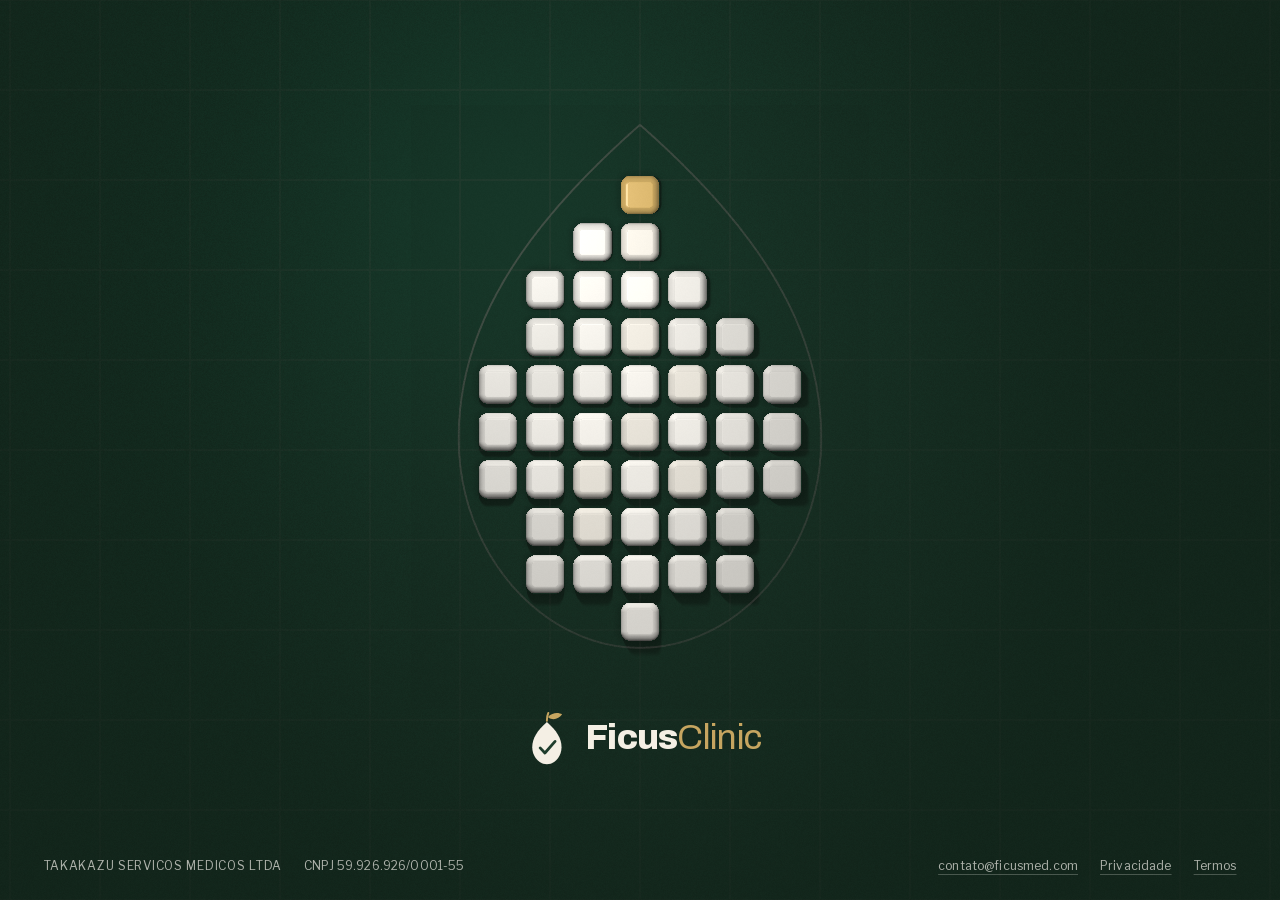
==== commit 08e69adf: "A inicial vira a Ficus Clinic: o figo em relevo, sob uma luz que segue o cursor Pedido do fundador: " ====
--- a/index.html
+++ b/index.html
@@ -2,204 +2,92 @@
 <html lang="pt-BR">
 <head>
 <meta charset="utf-8">
-<meta name="viewport" content="width=device-width, initial-scale=1">
-<title>Clinic · sistema editorial da FicusMed</title>
-<meta name="description" content="Clinic é o sistema interno da FicusMed que organiza, confere e entrega as peças de vídeo educacional dos profissionais de saúde que produzem conteúdo com a operação.">
-<meta name="theme-color" content="#FBF8F1" media="(prefers-color-scheme: light)">
-<meta name="theme-color" content="#12241A" media="(prefers-color-scheme: dark)">
+<meta name="viewport" content="width=device-width, initial-scale=1, viewport-fit=cover">
+<title>Ficus Clinic</title>
+<meta name="description" content="Ficus Clinic. TAKAKAZU SERVICOS MEDICOS LTDA, CNPJ 59.926.926/0001-55.">
+<meta name="theme-color" content="#12241A">
+<meta name="color-scheme" content="dark">
+<meta property="og:type" content="website">
+<meta property="og:title" content="Ficus Clinic">
+<meta property="og:url" content="https://clinic.ficusmed.com/">
+<meta property="og:image" content="https://clinic.ficusmed.com/img/ficus-clinic-og.jpg">
+<meta property="og:image:width" content="1200">
+<meta property="og:image:height" content="630">
+<meta property="og:image:alt" content="O figo da Ficus Clinic em relevo, sobre fundo verde figueira">
 <link rel="icon" href="/img/figo.svg" type="image/svg+xml">
 <link rel="preload" href="/fontes/archivo-var.woff2" as="font" type="font/woff2" crossorigin>
 <link rel="preload" href="/fontes/libre-franklin-var.woff2" as="font" type="font/woff2" crossorigin>
-<link rel="stylesheet" href="/estilo.css">
+<script>document.documentElement.className+=' js'</script>
+<link rel="stylesheet" href="/inicio.css?v=1">
+<script src="/inicio.js?v=1" defer></script>
 </head>
 <body>
-<a class="pula" href="#conteudo">Ir para o conteúdo</a>
-<header class="topo">
-  <div class="dentro">
-    <a class="lockup" href="/" aria-label="Clinic, sistema editorial da FicusMed. Página inicial">
-      <picture>
-        <source srcset="/img/ficusmed-horizontal-dark.svg" media="(prefers-color-scheme: dark)">
-        <img src="/img/ficusmed-horizontal-light.svg" alt="FicusMed" width="103" height="30">
-      </picture>
-      <span class="produto">Clinic</span>
-    </a>
-    <nav class="menu" aria-label="Principal">
-      <a class="ancora" href="/#como-funciona">Como funciona</a>
-      <a class="ancora" href="/#google-drive">Google Drive</a>
-      <a href="/privacidade.html">Privacidade</a>
-      <a href="/termos.html">Termos</a>
-    </nav>
-  </div>
-</header>
+<canvas class="relevo" aria-hidden="true"></canvas>
 
-<main id="conteudo">
+<main class="palco">
+  <!-- O figo construído, estado COMPLETO, em marfim quatro luzes com o ouro assentado
+       no ápice: as células são as da capa oficial FIG. 17 (capa-02-figueira) da FicusMed,
+       sem mudança. É o desenho que aparece sem JavaScript, e é daqui que o inicio.js lê
+       a geometria do relevo: a matriz existe num lugar só. -->
+  <svg class="figo" viewBox="42 30 116 160" aria-hidden="true" focusable="false">
+    <path class="guia" d="M100,36 C134,66 152,94 152,126 C152,159 128,186 100,186 C72,186 48,159 48,126 C48,94 66,66 100,36 Z"/>
+    <rect x="94.5" y="173" width="11" height="11" rx="2.75" fill="rgba(251,248,241,0.70)"/>
+    <rect x="67.3" y="159.4" width="11" height="11" rx="2.75" fill="rgba(251,248,241,0.45)"/>
+    <rect x="80.9" y="159.4" width="11" height="11" rx="2.75" fill="rgba(251,248,241,0.70)"/>
+    <rect x="94.5" y="159.4" width="11" height="11" rx="2.75" fill="rgba(251,248,241,0.92)"/>
+    <rect x="108.1" y="159.4" width="11" height="11" rx="2.75" fill="rgba(251,248,241,0.70)"/>
+    <rect x="121.7" y="159.4" width="11" height="11" rx="2.75" fill="rgba(251,248,241,0.45)"/>
+    <rect x="67.3" y="145.8" width="11" height="11" rx="2.75" fill="rgba(251,248,241,0.45)"/>
+    <rect x="80.9" y="145.8" width="11" height="11" rx="2.75" fill="rgba(244,239,228,0.85)"/>
+    <rect x="94.5" y="145.8" width="11" height="11" rx="2.75" fill="rgba(251,248,241,0.92)"/>
+    <rect x="108.1" y="145.8" width="11" height="11" rx="2.75" fill="rgba(251,248,241,0.70)"/>
+    <rect x="121.7" y="145.8" width="11" height="11" rx="2.75" fill="rgba(251,248,241,0.45)"/>
+    <rect x="53.7" y="132.2" width="11" height="11" rx="2.75" fill="rgba(251,248,241,0.45)"/>
+    <rect x="67.3" y="132.2" width="11" height="11" rx="2.75" fill="rgba(251,248,241,0.70)"/>
+    <rect x="80.9" y="132.2" width="11" height="11" rx="2.75" fill="rgba(244,239,228,0.85)"/>
+    <rect x="94.5" y="132.2" width="11" height="11" rx="2.75" fill="rgba(251,248,241,0.92)"/>
+    <rect x="108.1" y="132.2" width="11" height="11" rx="2.75" fill="rgba(244,239,228,0.85)"/>
+    <rect x="121.7" y="132.2" width="11" height="11" rx="2.75" fill="rgba(251,248,241,0.70)"/>
+    <rect x="135.3" y="132.2" width="11" height="11" rx="2.75" fill="rgba(251,248,241,0.45)"/>
+    <rect x="53.7" y="118.6" width="11" height="11" rx="2.75" fill="rgba(251,248,241,0.45)"/>
+    <rect x="67.3" y="118.6" width="11" height="11" rx="2.75" fill="rgba(251,248,241,0.70)"/>
+    <rect x="80.9" y="118.6" width="11" height="11" rx="2.75" fill="rgba(251,248,241,0.92)"/>
+    <rect x="94.5" y="118.6" width="11" height="11" rx="2.75" fill="rgba(244,239,228,0.85)"/>
+    <rect x="108.1" y="118.6" width="11" height="11" rx="2.75" fill="rgba(251,248,241,0.92)"/>
+    <rect x="121.7" y="118.6" width="11" height="11" rx="2.75" fill="rgba(251,248,241,0.70)"/>
+    <rect x="135.3" y="118.6" width="11" height="11" rx="2.75" fill="rgba(251,248,241,0.45)"/>
+    <rect x="53.7" y="105" width="11" height="11" rx="2.75" fill="rgba(251,248,241,0.45)"/>
+    <rect x="67.3" y="105" width="11" height="11" rx="2.75" fill="rgba(251,248,241,0.45)"/>
+    <rect x="80.9" y="105" width="11" height="11" rx="2.75" fill="rgba(251,248,241,0.70)"/>
+    <rect x="94.5" y="105" width="11" height="11" rx="2.75" fill="rgba(251,248,241,0.92)"/>
+    <rect x="108.1" y="105" width="11" height="11" rx="2.75" fill="rgba(244,239,228,0.85)"/>
+    <rect x="121.7" y="105" width="11" height="11" rx="2.75" fill="rgba(251,248,241,0.70)"/>
+    <rect x="135.3" y="105" width="11" height="11" rx="2.75" fill="rgba(251,248,241,0.45)"/>
+    <rect x="67.3" y="91.4" width="11" height="11" rx="2.75" fill="rgba(251,248,241,0.45)"/>
+    <rect x="80.9" y="91.4" width="11" height="11" rx="2.75" fill="rgba(251,248,241,0.70)"/>
+    <rect x="94.5" y="91.4" width="11" height="11" rx="2.75" fill="rgba(244,239,228,0.85)"/>
+    <rect x="108.1" y="91.4" width="11" height="11" rx="2.75" fill="rgba(251,248,241,0.70)"/>
+    <rect x="121.7" y="91.4" width="11" height="11" rx="2.75" fill="rgba(251,248,241,0.45)"/>
+    <rect x="67.3" y="77.8" width="11" height="11" rx="2.75" fill="rgba(251,248,241,0.45)"/>
+    <rect x="80.9" y="77.8" width="11" height="11" rx="2.75" fill="rgba(251,248,241,0.70)"/>
+    <rect x="94.5" y="77.8" width="11" height="11" rx="2.75" fill="rgba(251,248,241,0.92)"/>
+    <rect x="108.1" y="77.8" width="11" height="11" rx="2.75" fill="rgba(251,248,241,0.70)"/>
+    <rect x="80.9" y="64.2" width="11" height="11" rx="2.75" fill="rgba(251,248,241,0.70)"/>
+    <rect x="94.5" y="64.2" width="11" height="11" rx="2.75" fill="rgba(244,239,228,0.85)"/>
+    <rect class="ouro" x="94.5" y="50.6" width="11" height="11" rx="2.75" fill="#C6A560"/>
+  </svg>
 
-<section class="abertura">
-  <div class="dentro">
-    <div>
-      <p class="kicker reveal">Sistema editorial · uso interno</p>
-      <h1 class="reveal r2">Clinic</h1>
-      <p class="lede reveal r3">Do roteiro à versão final, cada peça de vídeo no lugar certo,
-      conferida e com dono.</p>
-      <p class="texto reveal r4">O Clinic organiza a produção de conteúdo educacional em vídeo
-      de um grupo pequeno e definido de profissionais de saúde. Ele registra o que existe,
-      confere se o arquivo entregue é o mesmo que foi aprovado, leva a peça para a pasta
-      certa no Google Drive do profissional e avisa quando alguma coisa precisa de decisão
-      humana.</p>
-      <ul class="selos reveal r4" aria-label="Como é o acesso">
-        <li>Acesso por convite</li>
-        <li>Sem cadastro público</li>
-        <li>Operado pela FicusMed</li>
-      </ul>
-      <div class="acoes reveal r5">
-        <a class="botao" href="#google-drive">O que ele faz com o Drive <svg viewBox="0 0 16 16" aria-hidden="true" focusable="false" fill="none" stroke="currentColor" stroke-width="1.6" stroke-linecap="round" stroke-linejoin="round"><path d="M3 8h10M9 4l4 4-4 4"/></svg></a>
-        <a class="botao contorno" href="/privacidade.html">Política de Privacidade</a>
-      </div>
-    </div>
-    <div class="palco" aria-hidden="false">
-      <svg class="figo-construcao" viewBox="40 30 204 162" role="img" aria-label="O figo da FicusMed em construção, bloco a bloco"><path class="guia" d="M100,36 C134,66 152,94 152,126 C152,159 128,186 100,186 C72,186 48,159 48,126 C48,94 66,66 100,36 Z"/><rect class="cel c2" x="94.5" y="173" width="11" height="11" rx="2.75" style="--d:0.120s"/><rect class="cel c1" x="67.3" y="159.4" width="11" height="11" rx="2.75" style="--d:0.195s"/><rect class="cel c2" x="80.9" y="159.4" width="11" height="11" rx="2.75" style="--d:0.213s"/><rect class="cel c1" x="94.5" y="159.4" width="11" height="11" rx="2.75" style="--d:0.231s"/><rect class="cel c2" x="108.1" y="159.4" width="11" height="11" rx="2.75" style="--d:0.249s"/><rect class="cel c1" x="121.7" y="159.4" width="11" height="11" rx="2.75" style="--d:0.267s"/><rect class="cel c2" x="67.3" y="145.8" width="11" height="11" rx="2.75" style="--d:0.270s"/><rect class="cel c3" x="80.9" y="145.8" width="11" height="11" rx="2.75" style="--d:0.288s"/><rect class="cel c2" x="94.5" y="145.8" width="11" height="11" rx="2.75" style="--d:0.306s"/><rect class="cel c1" x="108.1" y="145.8" width="11" height="11" rx="2.75" style="--d:0.324s"/><rect class="cel c2" x="121.7" y="145.8" width="11" height="11" rx="2.75" style="--d:0.342s"/><rect class="cel c1" x="53.7" y="132.2" width="11" height="11" rx="2.75" style="--d:0.345s"/><rect class="cel c2" x="67.3" y="132.2" width="11" height="11" rx="2.75" style="--d:0.363s"/><rect class="cel c1" x="80.9" y="132.2" width="11" height="11" rx="2.75" style="--d:0.381s"/><rect class="cel c2" x="94.5" y="132.2" width="11" height="11" rx="2.75" style="--d:0.399s"/><rect class="cel c1" x="108.1" y="132.2" width="11" height="11" rx="2.75" style="--d:0.417s"/><rect class="cel c3" x="121.7" y="132.2" width="11" height="11" rx="2.75" style="--d:0.435s"/><rect class="cel c1" x="135.3" y="132.2" width="11" height="11" rx="2.75" style="--d:0.453s"/><rect class="cel c2" x="53.7" y="118.6" width="11" height="11" rx="2.75" style="--d:0.420s"/><rect class="cel c1" x="67.3" y="118.6" width="11" height="11" rx="2.75" style="--d:0.438s"/><rect class="cel c3" x="80.9" y="118.6" width="11" height="11" rx="2.75" style="--d:0.456s"/><rect class="cel c1" x="94.5" y="118.6" width="11" height="11" rx="2.75" style="--d:0.474s"/><rect class="cel c2" x="108.1" y="118.6" width="11" height="11" rx="2.75" style="--d:0.492s"/><rect class="cel c1" x="121.7" y="118.6" width="11" height="11" rx="2.75" style="--d:0.510s"/><rect class="cel c2" x="135.3" y="118.6" width="11" height="11" rx="2.75" style="--d:0.528s"/><rect class="cel c1" x="53.7" y="105" width="11" height="11" rx="2.75" style="--d:0.495s"/><rect class="cel c2" x="67.3" y="105" width="11" height="11" rx="2.75" style="--d:0.513s"/><rect class="cel c1" x="80.9" y="105" width="11" height="11" rx="2.75" style="--d:0.531s"/><rect class="cel c2" x="94.5" y="105" width="11" height="11" rx="2.75" style="--d:0.549s"/><rect class="cel c3" x="108.1" y="105" width="11" height="11" rx="2.75" style="--d:0.567s"/><rect class="cel c2" x="121.7" y="105" width="11" height="11" rx="2.75" style="--d:0.585s"/><rect class="cel c1" x="135.3" y="105" width="11" height="11" rx="2.75" style="--d:0.603s"/><rect class="vaga" x="67.3" y="91.4" width="11" height="11" rx="2.75" style="--d:0.570s"/><rect class="cel c1" x="80.9" y="91.4" width="11" height="11" rx="2.75" style="--d:0.588s"/><rect class="cel c2" x="94.5" y="91.4" width="11" height="11" rx="2.75" style="--d:0.606s"/><rect class="cel c1" x="108.1" y="91.4" width="11" height="11" rx="2.75" style="--d:0.624s"/><rect class="vaga" x="121.7" y="91.4" width="11" height="11" rx="2.75" style="--d:0.642s"/><rect class="vaga" x="80.9" y="77.8" width="11" height="11" rx="2.75" style="--d:0.645s"/><rect class="cel c2" x="94.5" y="77.8" width="11" height="11" rx="2.75" style="--d:0.663s"/><rect class="cel c1" x="108.1" y="77.8" width="11" height="11" rx="2.75" style="--d:0.681s"/><rect class="vaga futura" x="121.7" y="77.8" width="11" height="11" rx="2.75" style="--d:0.699s"/><rect class="cel c2" x="94.5" y="64.2" width="11" height="11" rx="2.75" style="--d:0.720s"/><rect class="vaga futura" x="108.1" y="64.2" width="11" height="11" rx="2.75" style="--d:0.738s"/><rect class="vaga futura" x="94.5" y="50.6" width="11" height="11" rx="2.75" style="--d:0.795s"/><rect class="solto verde" x="59" y="60" width="11" height="11" rx="2.75"/><rect class="solto ouro" x="137.5" y="52.5" width="11" height="11" rx="2.75"/><path class="lider" d="M153 58 H182"/><text class="anotacao" x="186" y="59.8">EM CONSTRUÇÃO</text></svg>
-      <span class="fig" aria-hidden="true">FIG. 01</span>
-    </div>
-  </div>
-</section>
+  <!-- O lockup é o da FicusMed com o descritor trocado, como na agenda: símbolo
+       114, vão 20, texto 72, "Ficus" em Archivo 800 e o descritor em Archivo 400
+       ouro. O símbolo é byte a byte o symbol-on-dark.svg do kit. -->
+  <h1 class="lockup">
+    <svg class="simbolo" viewBox="1 -6.5 200 200" aria-hidden="true" focusable="false"><path d="M100,32 C100,18 101,12 105,4" fill="none" stroke="#C6A560" stroke-width="7" stroke-linecap="round"/><path d="M105,17 C119,1 143,1 154,9 C143,27 119,31 105,20 Z" fill="#C6A560"/><path d="M100,36 C134,66 152,94 152,126 C152,159 128,186 100,186 C72,186 48,159 48,126 C48,94 66,66 100,36 Z" fill="#F4EFE4"/><path d="M76,128 L93,146 L129,105" fill="none" stroke="#1E3D2C" stroke-width="10" stroke-linecap="round" stroke-linejoin="round"/></svg><span class="nome"><b>Ficus</b><span class="vao"> </span><span class="descritor">Clinic</span></span>
+  </h1>
+</main>
 
-<section class="secao" id="como-funciona" aria-labelledby="t-como">
-  <div class="dentro">
-    <p class="kicker">O fluxo</p>
-    <h2 id="t-como">Quatro etapas, e nenhuma em silêncio</h2>
-    <p class="intro">Não é um produto aberto ao público. É a ferramenta de trabalho de quem
-    produz com a operação, e cada etapa deixa registro.</p>
-    <ol class="etapas">
-      <li><span class="modulo" aria-hidden="true"></span><span class="num">01</span>
-        <h3>Registra</h3>
-        <p>Cada peça ganha registro desde o roteiro. O sistema sabe o que existe, em que etapa
-        está e de quem é.</p></li>
-      <li><span class="modulo" aria-hidden="true"></span><span class="num">02</span>
-        <h3>Confere</h3>
-        <p>O arquivo entregue é comparado, pelo hash, com o arquivo aprovado. Se não bate,
-        não segue.</p></li>
-      <li><span class="modulo" aria-hidden="true"></span><span class="num">03</span>
-        <h3>Entrega</h3>
-        <p>A peça aprovada vai para a pasta de finais no Drive do profissional, e a cópia de
-        revisão é recolhida.</p></li>
-      <li><span class="modulo" aria-hidden="true"></span><span class="num">04</span>
-        <h3>Avisa</h3>
-        <p>Quando algo precisa de decisão humana, o profissional recebe o aviso na conversa
-        privada dele.</p></li>
-    </ol>
-  </div>
-</section>
-
-<section class="secao faixa" id="google-drive" aria-labelledby="t-drive">
-  <div class="dentro">
-    <p class="kicker">Google Drive</p>
-    <h2 id="t-drive">O que o Clinic faz com o seu Drive</h2>
-    <p class="intro">O Drive é onde o material fica. O Clinic usa a autorização concedida por
-    cada profissional apenas dentro da pasta de trabalho indicada por ele.</p>
-    <div class="colunas">
-      <div class="cartao-escuro">
-        <h3>Dentro da pasta de trabalho</h3>
-        <ul class="lista">
-          <li>Cria as pastas do fluxo de produção.</li>
-          <li>Lista o que já está lá, para não subir duas vezes o mesmo arquivo.</li>
-          <li>Envia o vídeo finalizado e confere, pelo hash, que ele chegou íntegro.</li>
-          <li>Move a peça de "em edição" para "finais" quando ela é aprovada.</li>
-          <li>Gera o link de compartilhamento usado na revisão.</li>
-          <li>Recolhe a cópia de revisão depois que a versão final está confirmada no lugar.</li>
-        </ul>
-      </div>
-      <div class="cartao-escuro">
-        <h3>O que ele nunca faz</h3>
-        <ul class="lista nao">
-          <li>Mexer em material fora da pasta de trabalho.</li>
-          <li>Apagar a versão final de uma peça.</li>
-          <li>Compartilhar arquivo com quem o profissional não autorizou.</li>
-          <li>Ler documentos, planilhas, fotos, e-mails ou contatos.</li>
-          <li>Usar dados para publicidade, perfilamento ou treino de inteligência artificial.</li>
-        </ul>
-      </div>
-    </div>
-    <p class="nota">O acesso pode ser revogado a qualquer momento, sem depender de nós, em
-    <a href="https://myaccount.google.com/permissions">myaccount.google.com/permissions</a>.</p>
-  </div>
-</section>
-
-<section class="secao" id="documentos" aria-labelledby="t-docs">
-  <div class="dentro">
-    <p class="kicker">Documentos</p>
-    <h2 id="t-docs">As regras, por escrito</h2>
-    <p class="intro">O que o Clinic acessa, onde os dados ficam, com quem são compartilhados e
-    como encerrar o uso.</p>
-    <div class="docs">
-      <a class="doc" href="/privacidade.html">
-        <span class="fig">DOC. 01</span>
-        <h3>Política de Privacidade</h3>
-        <p>Quais dados do Google o Clinic acessa, para quê, onde ficam, por quanto tempo e
-        como revogar.</p>
-        <span class="ir">Ler a política</span>
-      </a>
-      <a class="doc" href="/termos.html">
-        <span class="fig">DOC. 02</span>
-        <h3>Termos de Serviço</h3>
-        <p>Quem pode usar, o que o profissional autoriza, de quem é o conteúdo e como o uso
-        termina.</p>
-        <span class="ir">Ler os termos</span>
-      </a>
-    </div>
-  </div>
-</section>
-
-<section class="secao" id="contato" aria-labelledby="t-contato">
-  <div class="dentro">
-    <p class="kicker">Quem responde</p>
-    <h2 id="t-contato">A empresa por trás do Clinic</h2>
-    <p class="intro">Dúvidas, pedido de remoção de dados ou revogação de acesso: escreva para
-    <a href="mailto:contato@ficusmed.com">contato@ficusmed.com</a>. Respondemos em até 30 dias.</p>
-    <div class="empresa">
-      <dl>
-        <div class="linha"><dt>Razão social</dt><dd class="razao">TAKAKAZU SERVICOS MEDICOS LTDA</dd></div>
-        <div class="linha"><dt>CNPJ</dt><dd>59.926.926/0001-55</dd></div>
-        <div class="linha"><dt>Endereço</dt><dd>Rua Arnaldo Serra, 92, Quadra 6 Lote 8, Vila Carvalho, Campo Grande, MS, CEP 79005-110</dd></div>
-        <div class="linha"><dt>Operação</dt><dd>FicusMed</dd></div>
-        <div class="linha"><dt>Contato</dt><dd><a href="mailto:contato@ficusmed.com">contato@ficusmed.com</a></dd></div>
-      </dl>
-    </div>
-  </div>
-</section>
-
-</main>
-<footer class="rodape faixa">
-  <div class="dentro">
-    <div class="grade">
-      <div>
-        <div class="marca-rodape"><img src="/img/figo-escuro.svg" alt="" width="34" height="34"><span>Clinic</span></div>
-        <p>Sistema editorial de uso interno da FicusMed. Organiza, confere e entrega as peças
-        de vídeo dos profissionais que produzem conteúdo com a operação.</p>
-      </div>
-      <nav aria-labelledby="rodape-paginas">
-        <h2 id="rodape-paginas">Páginas</h2>
-        <ul>
-          <li><a href="/">Início</a></li>
-          <li><a href="/privacidade.html">Política de Privacidade</a></li>
-          <li><a href="/termos.html">Termos de Serviço</a></li>
-        </ul>
-      </nav>
-      <div>
-        <h2>Empresa</h2>
-        <address>
-          <strong>TAKAKAZU SERVICOS MEDICOS LTDA</strong>
-          CNPJ 59.926.926/0001-55<br>
-          Rua Arnaldo Serra, 92, Quadra 6 Lote 8<br>
-          Vila Carvalho, Campo Grande, MS, CEP 79005-110<br>
-          <a href="mailto:contato@ficusmed.com">contato@ficusmed.com</a>
-        </address>
-      </div>
-    </div>
-    <div class="base">
-      <span>© 2026 TAKAKAZU SERVICOS MEDICOS LTDA</span>
-      <span>Atualizado em 21 de setembro de 2026</span>
-    </div>
-  </div>
+<footer class="rodape">
+  <p class="empresa"><span>TAKAKAZU SERVICOS MEDICOS LTDA</span> <span>CNPJ 59.926.926/0001-55</span></p>
+  <p class="contato"><a href="mailto:contato@ficusmed.com">contato@ficusmed.com</a> <a href="/privacidade.html">Privacidade</a> <a href="/termos.html">Termos</a></p>
 </footer>
 </body>
 </html>
--- a/inicio.css
+++ b/inicio.css
@@ -0,0 +1,173 @@
+/* clinic.ficusmed.com, a página inicial.
+   Uma parede figueira, o figo construído em relevo e uma luz que segue o cursor. A régua
+   é o guia de design da FicusMed: paleta oficial, Archivo no lockup, Libre Franklin no
+   rodapé, a matriz do figo sem mudança e um único ouro, o módulo assentado no ápice.
+   privacidade.html e termos.html continuam no estilo.css; esta folha é só da inicial. */
+
+@font-face{font-family:"Archivo";src:url(/fontes/archivo-var.woff2) format("woff2");
+  font-weight:100 900;font-display:swap}
+@font-face{font-family:"Libre Franklin";src:url(/fontes/libre-franklin-var.woff2) format("woff2");
+  font-weight:100 900;font-display:swap}
+
+:root{
+  --figueira:#12241A;
+  --figueira-acesa:#172C21;          /* o brilho da capa oficial FIG. 17 */
+  --marfim-claro:#FBF8F1;
+  --marfim:#F4EFE4;
+  --ouro:#C6A560;
+  --rodape:rgba(251,248,241,.68);    /* 7,6:1 sobre figueira */
+  --rodape-linha:rgba(251,248,241,.24);
+  --gutter:clamp(16px,3.4vw,44px);
+
+  /* O figo manda na composição: largura pela menor das três réguas (a tela, a altura
+     e um teto), e o lockup deriva dele, para os dois crescerem juntos. */
+  --figo:min(74vw,calc(62svh * .725),560px);
+  --lockup:max(22px,calc(var(--figo) * .088));
+
+  color-scheme:dark;
+}
+@supports not (height:1svh){
+  :root{--figo:min(74vw,calc(62vh * .725),560px)}
+}
+
+*,*::before,*::after{box-sizing:border-box}
+
+html{background:var(--figueira)}
+body{
+  margin:0;min-height:100vh;min-height:100svh;
+  display:flex;flex-direction:column;
+  background-color:var(--figueira);
+  /* o que se vê sem o relevo: a grade-guia de 90px e o brilho da capa oficial */
+  background-image:
+    repeating-linear-gradient(to right,rgba(251,248,241,.035) 0,rgba(251,248,241,.035) 1px,transparent 1px,transparent 90px),
+    repeating-linear-gradient(to bottom,rgba(251,248,241,.035) 0,rgba(251,248,241,.035) 1px,transparent 1px,transparent 90px),
+    radial-gradient(58% 44% at 50% 42%,var(--figueira-acesa) 0%,var(--figueira) 72%);
+  background-attachment:fixed;
+  color:var(--marfim-claro);
+  font-family:"Libre Franklin",system-ui,-apple-system,"Segoe UI",sans-serif;
+  -webkit-font-smoothing:antialiased;-moz-osx-font-smoothing:grayscale;
+  text-rendering:optimizeLegibility;
+  overflow-x:hidden;
+}
+
+/* ---------- o relevo ---------- */
+.relevo{
+  position:fixed;inset:0;width:100%;height:100%;display:block;
+  pointer-events:none;opacity:0;transition:opacity .7s ease;
+}
+.vivo .relevo{opacity:1}
+
+/* ---------- a composição ---------- */
+.palco{
+  position:relative;z-index:1;flex:1 0 auto;
+  display:flex;flex-direction:column;align-items:center;justify-content:center;
+  gap:clamp(18px,4.2vh,46px);
+  gap:clamp(18px,4.2svh,46px);
+  padding:clamp(28px,7vh,88px) var(--gutter) clamp(20px,4vh,40px);
+  padding:clamp(28px,7svh,88px) var(--gutter) clamp(20px,4svh,40px);
+  /* Um dedo arrasta a luz; dois ainda ampliam a página. Onde pinch-zoom não existe, a
+     segunda declaração cai no parse e fica a primeira. */
+  touch-action:none;touch-action:pinch-zoom;
+  -webkit-user-select:none;user-select:none;
+}
+/* Página que rola (tela baixa, zoom): o inicio.js põe .rola, e um dedo volta a rolar. A
+   luz ainda vai aonde se toca. */
+.rola .palco{touch-action:auto}
+/* Celular em pé e baixo (521 a 640 de altura): o figo encolhe para a página caber. No
+   desktop dessa altura sobra espaço, e ele não encolhe. */
+@media (max-height:640px) and (min-height:521px) and (max-width:640px){
+  :root{--figo:min(74vw,calc(56vh * .725),560px)}
+  @supports (height:1svh){:root{--figo:min(74vw,calc(56svh * .725),560px)}}
+}
+/* Tela baixa (celular deitado). */
+@media (max-height:520px){
+  .palco{padding-top:10px;padding-bottom:8px;gap:8px}
+  :root{--figo:min(40vw,calc(49vh * .725),520px)}
+  .rodape{padding-bottom:max(12px,env(safe-area-inset-bottom))}
+}
+
+.figo{
+  display:block;width:var(--figo);height:auto;aspect-ratio:116/160;overflow:visible;
+  transition:opacity .5s ease;
+}
+.figo .guia{fill:none;stroke:rgba(251,248,241,.16);stroke-width:.5}
+/* Com o relevo aceso, o desenho plano sai de cena, mas continua no layout: é dele que
+   o inicio.js lê a posição e a escala. */
+.vivo .figo{opacity:0}
+
+/* ---------- o lockup ---------- */
+.lockup{
+  margin:0;
+  font-family:"Archivo","Helvetica Neue",Arial,sans-serif;
+  font-size:var(--lockup);line-height:1;font-weight:400;
+  letter-spacing:-.0208em;              /* -1,5 em 72, como no kit */
+  white-space:nowrap;
+  display:flex;align-items:center;
+  /* o símbolo passa da linha: o espaço dele fica reservado aqui */
+  padding:.28em 0 .3em;
+}
+.lockup .simbolo{
+  display:block;flex:0 0 auto;
+  width:1.5833em;height:1.5833em;       /* 114 em 72 */
+  margin-right:.2778em;                 /* 20 em 72 */
+  /* Centrado na linha de 1em, o símbolo cai onde o kit o põe (topo em 19 de 152):
+     conferido sobrepondo este lockup, com "Med", ao horizontal-dark.svg oficial. */
+}
+.lockup .nome b{font-weight:800;color:var(--marfim)}
+.lockup .descritor{font-weight:400;color:var(--ouro)}
+.lockup .vao{font-size:0}
+
+/* ---------- o rodapé ---------- */
+.rodape{
+  position:relative;z-index:1;
+  display:flex;flex-wrap:wrap;justify-content:space-between;align-items:baseline;
+  gap:8px 40px;
+  padding:0 var(--gutter) max(20px,env(safe-area-inset-bottom));
+  font-size:12px;line-height:1.55;letter-spacing:.012em;
+  color:var(--rodape);
+}
+.rodape p{margin:0;display:flex;flex-wrap:wrap;align-items:baseline;gap:0 22px}
+.rodape .empresa span:first-child{letter-spacing:.06em}
+.rodape a{
+  display:inline-block;padding:4px 0;          /* alvo de toque de 26px (WCAG 2.5.8) */
+  color:inherit;text-decoration:underline;text-decoration-thickness:1px;
+  text-decoration-color:var(--rodape-linha);text-underline-offset:4px;
+  transition:color .2s ease,text-decoration-color .2s ease;
+}
+.rodape a:hover{color:var(--marfim-claro);text-decoration-color:rgba(251,248,241,.7)}
+.rodape a:focus-visible{
+  outline:2px solid var(--marfim-claro);outline-offset:4px;border-radius:2px;
+  color:var(--marfim-claro);
+}
+
+@media (max-width:820px){
+  .rodape{flex-direction:column;align-items:center;text-align:center;gap:6px;font-size:11.5px}
+  .rodape p{justify-content:center;gap:0 18px}
+}
+
+/* ---------- a chegada ----------
+   Um momento só: o relevo se levanta no canvas, e o nome e o rodapé aparecem depois.
+   Sem o relevo (sem WebGL, sem JavaScript), o figo plano aparece sozinho, com atraso
+   curto, para não piscar antes de o relevo assumir. */
+.js .lockup{animation:aparece .9s cubic-bezier(.2,.7,.2,1) 1.25s both}
+.js .rodape{animation:aparece .9s ease 1.6s both}
+/* Quem chega pelo teclado não tabula no escuro. !important vence a animação sem trocá-la:
+   trocar a propriedade animation a reiniciaria quando o foco saísse. */
+.js .rodape:focus-within{opacity:1!important}
+.js .figo{animation:aparece .6s ease .9s both}
+.js.vivo .figo{animation:none}
+.js.sem-relevo .figo{animation-delay:0s}
+@keyframes aparece{from{opacity:0}to{opacity:1}}
+
+@media (prefers-reduced-motion:reduce){
+  .js .lockup,.js .rodape,.js .figo{animation:none}
+  .relevo,.figo{transition:none}
+}
+
+/* ---------- impressão ----------
+   O canvas guarda o desenho da tela, no tamanho da tela: impresso, sairia achatado. */
+@media print{
+  .relevo{display:none}
+  .figo,.lockup,.rodape{opacity:1!important;animation:none!important}
+  body{-webkit-print-color-adjust:exact;print-color-adjust:exact;background-attachment:scroll}
+}
